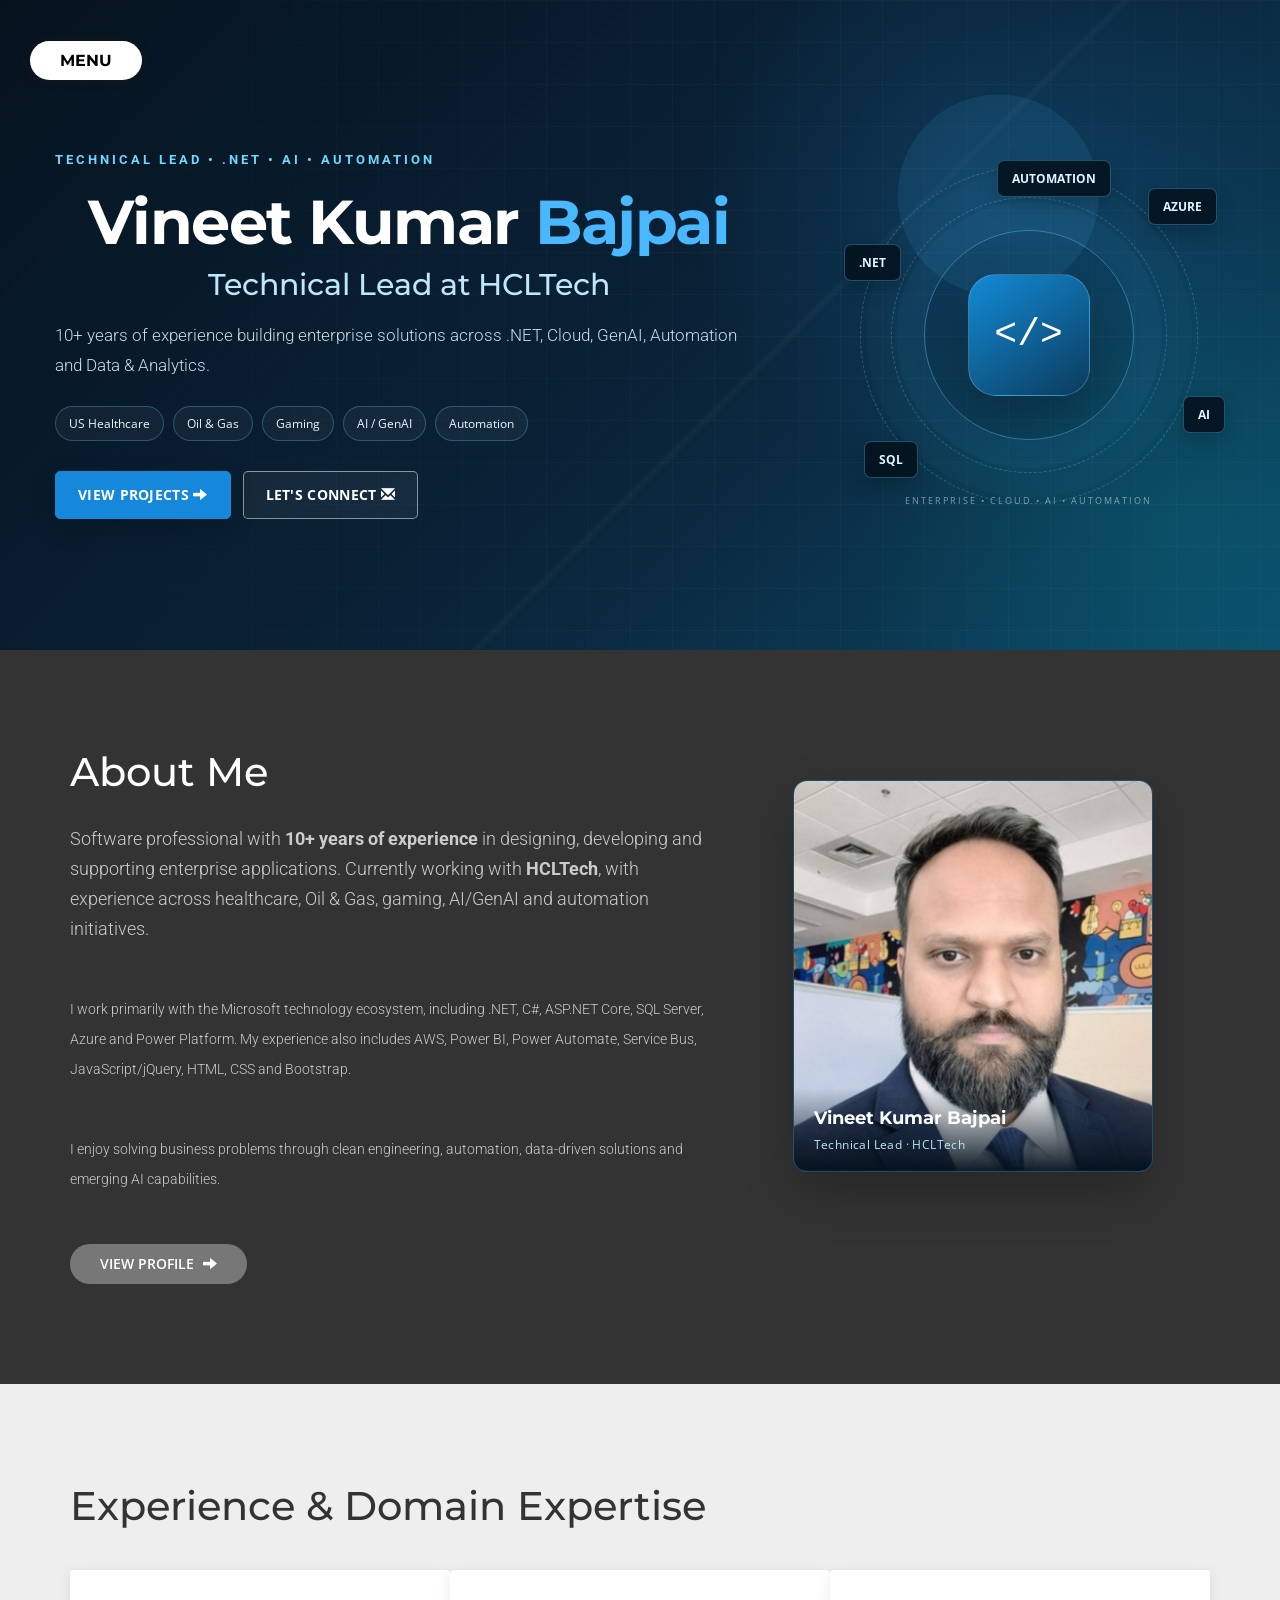
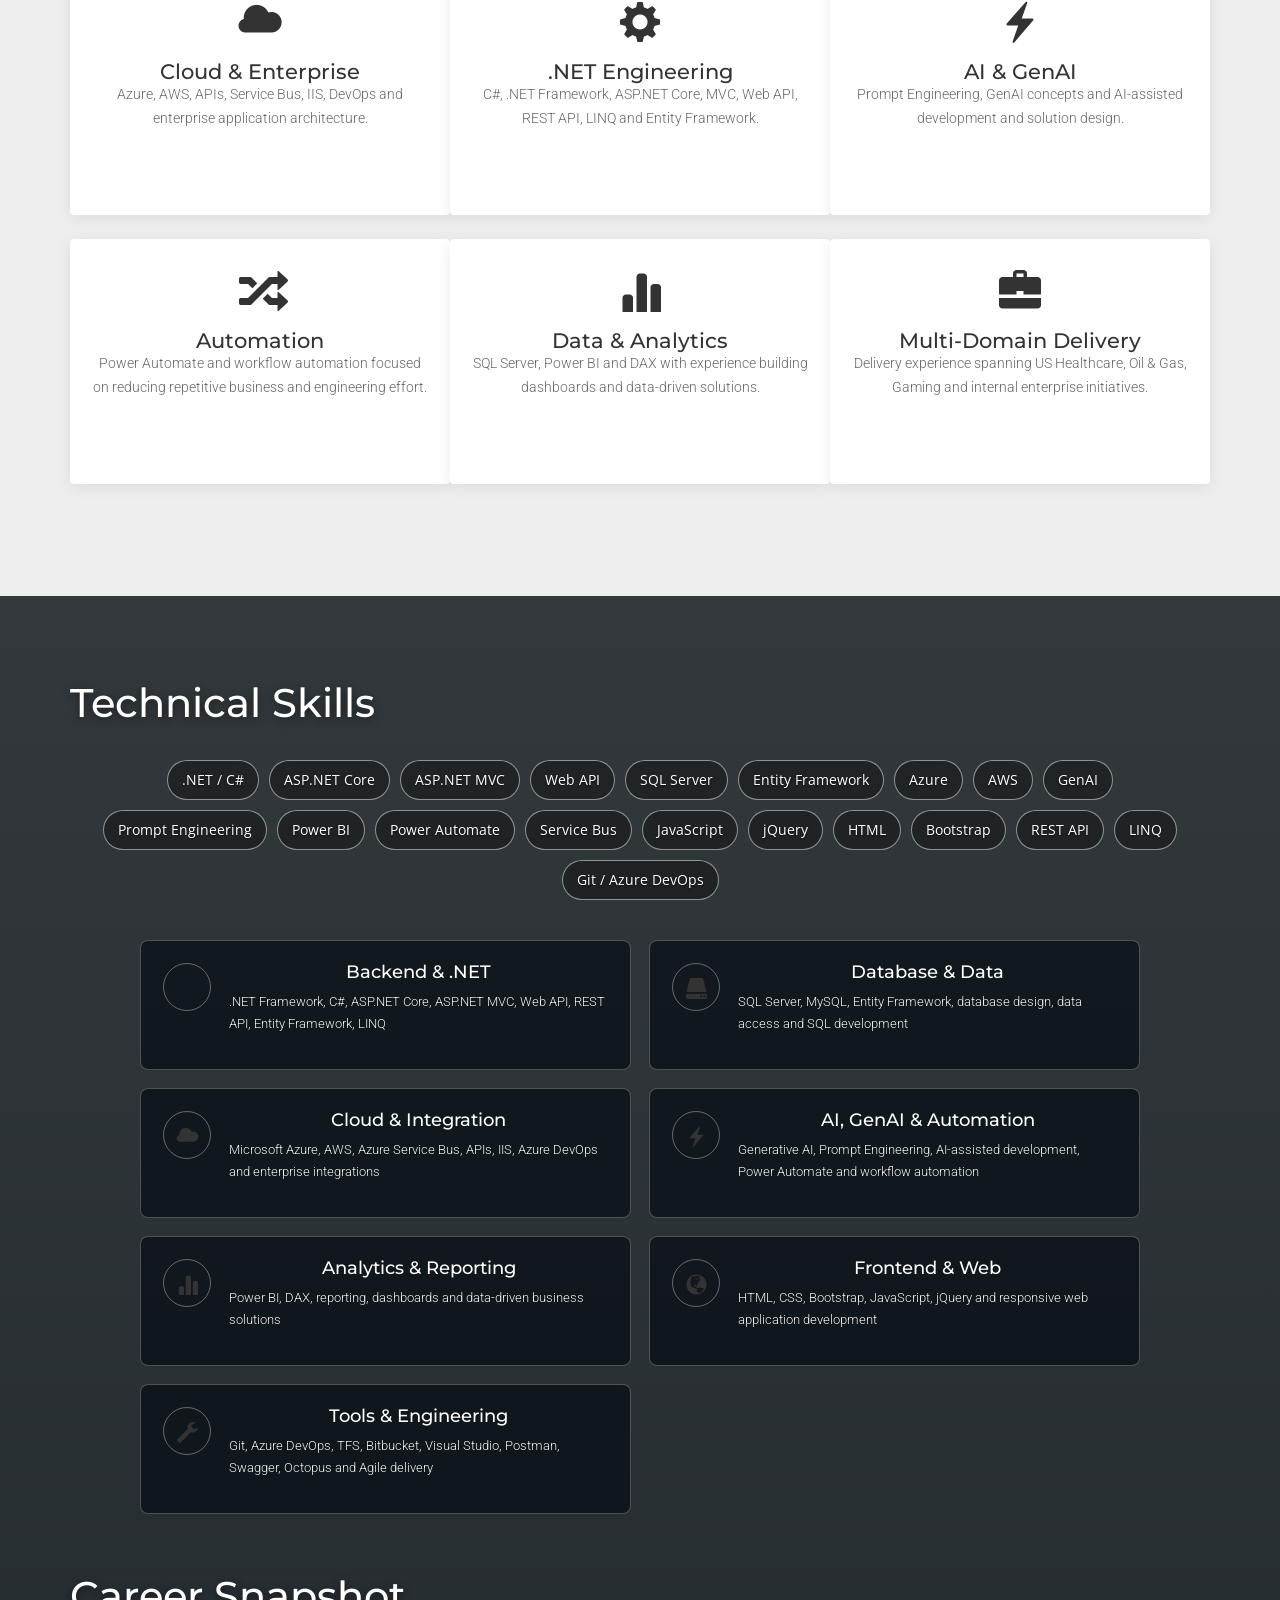
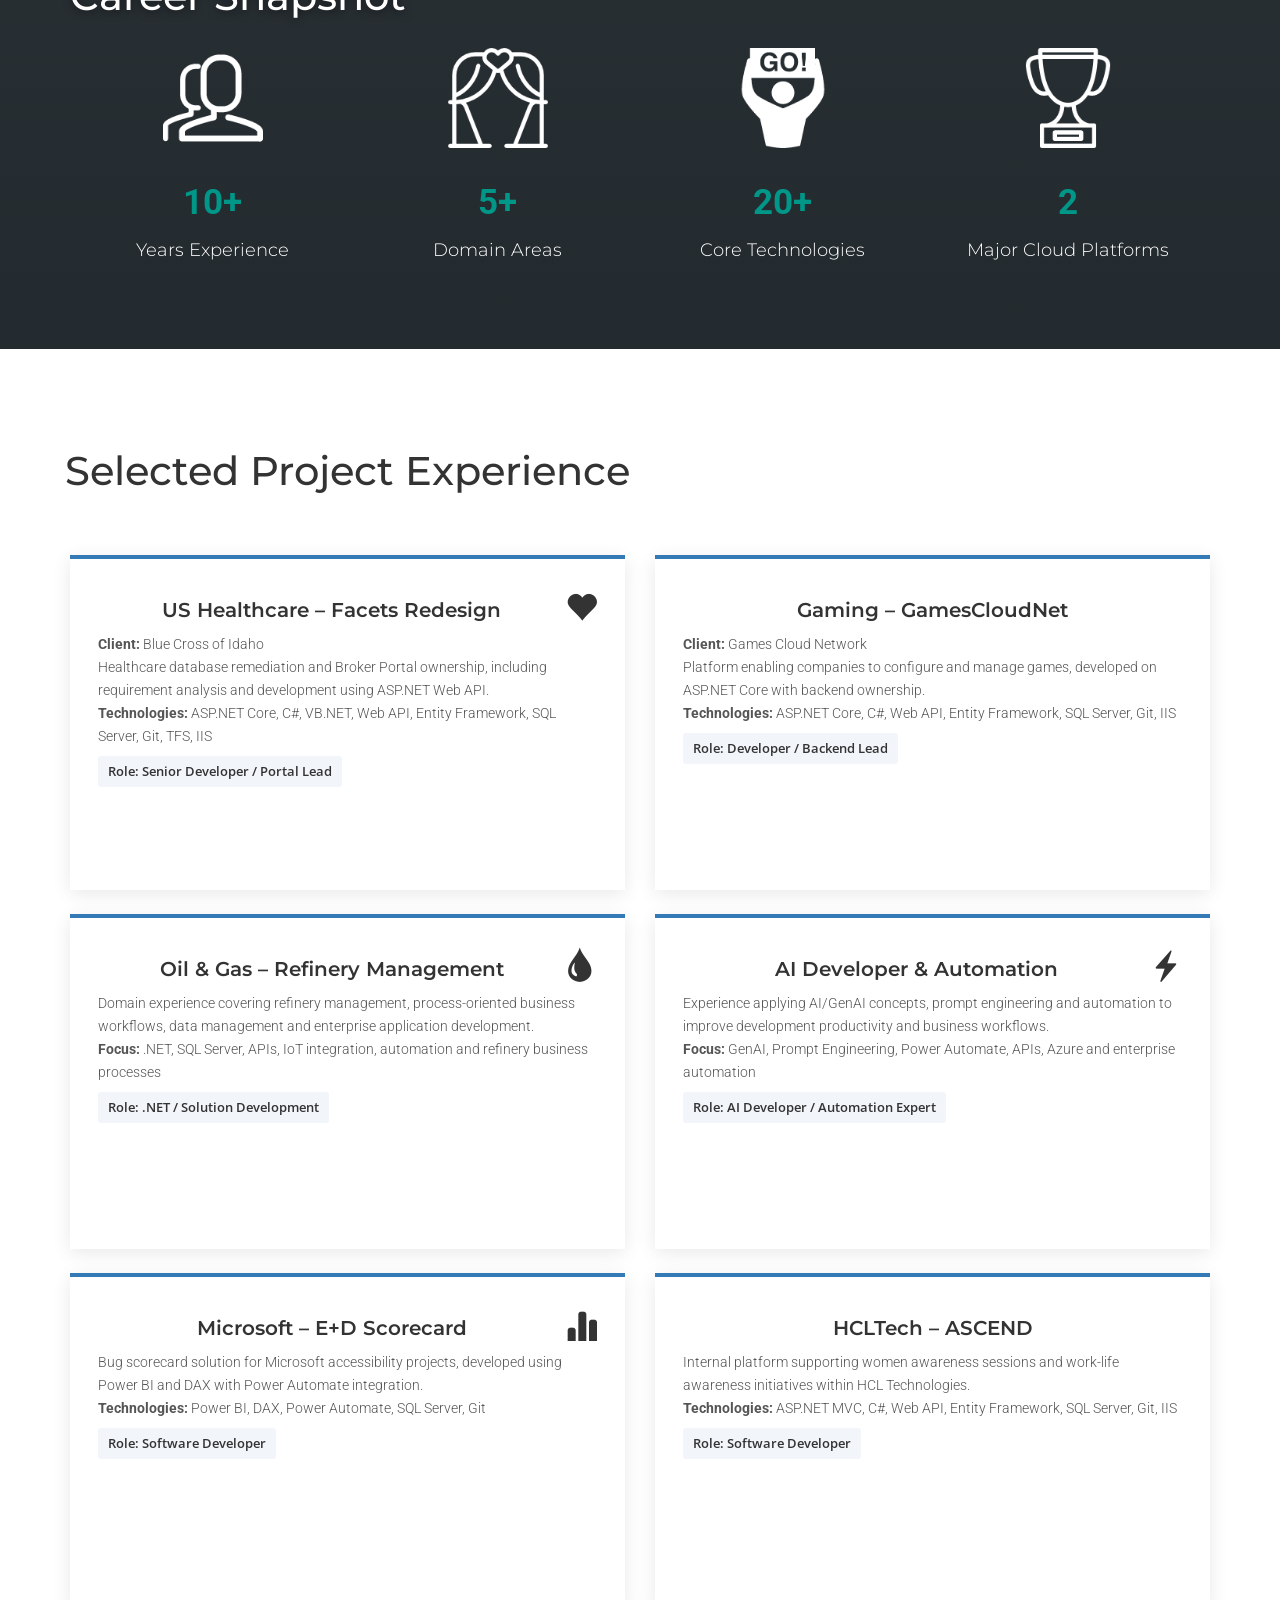
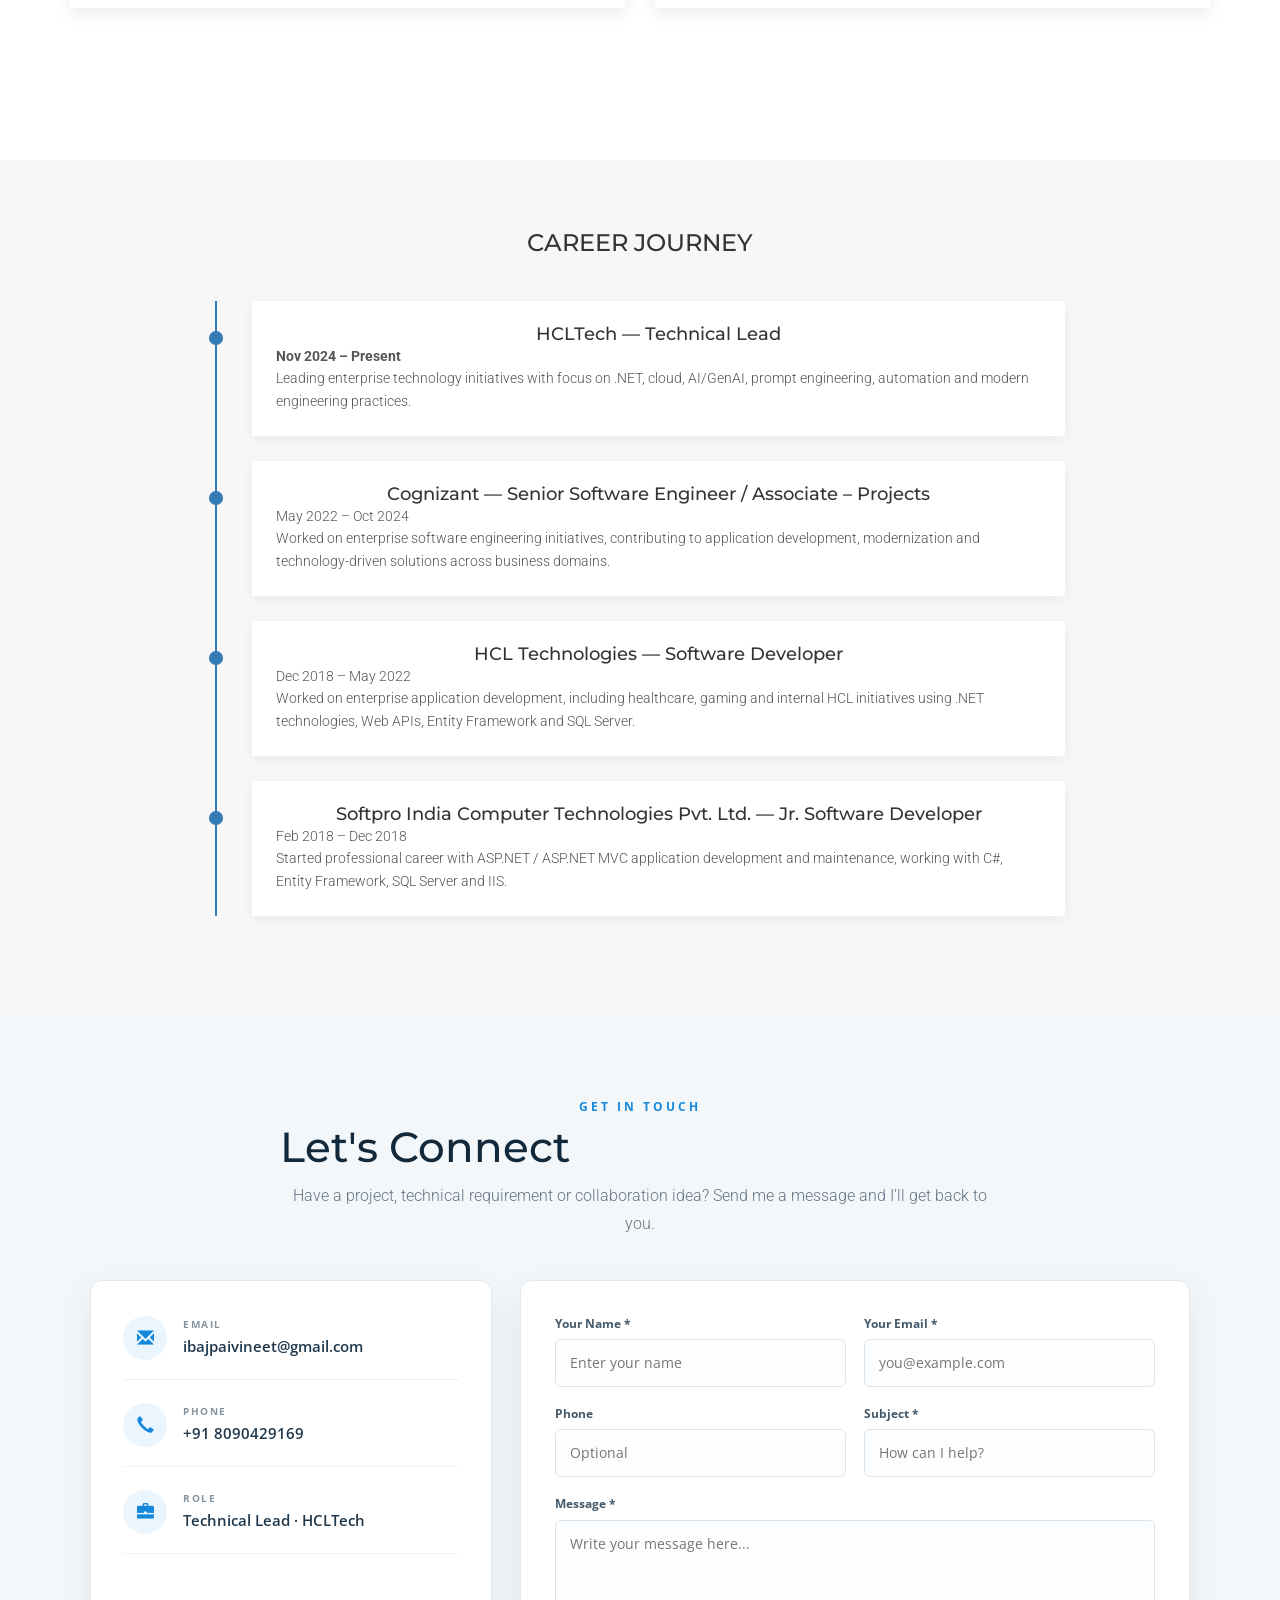
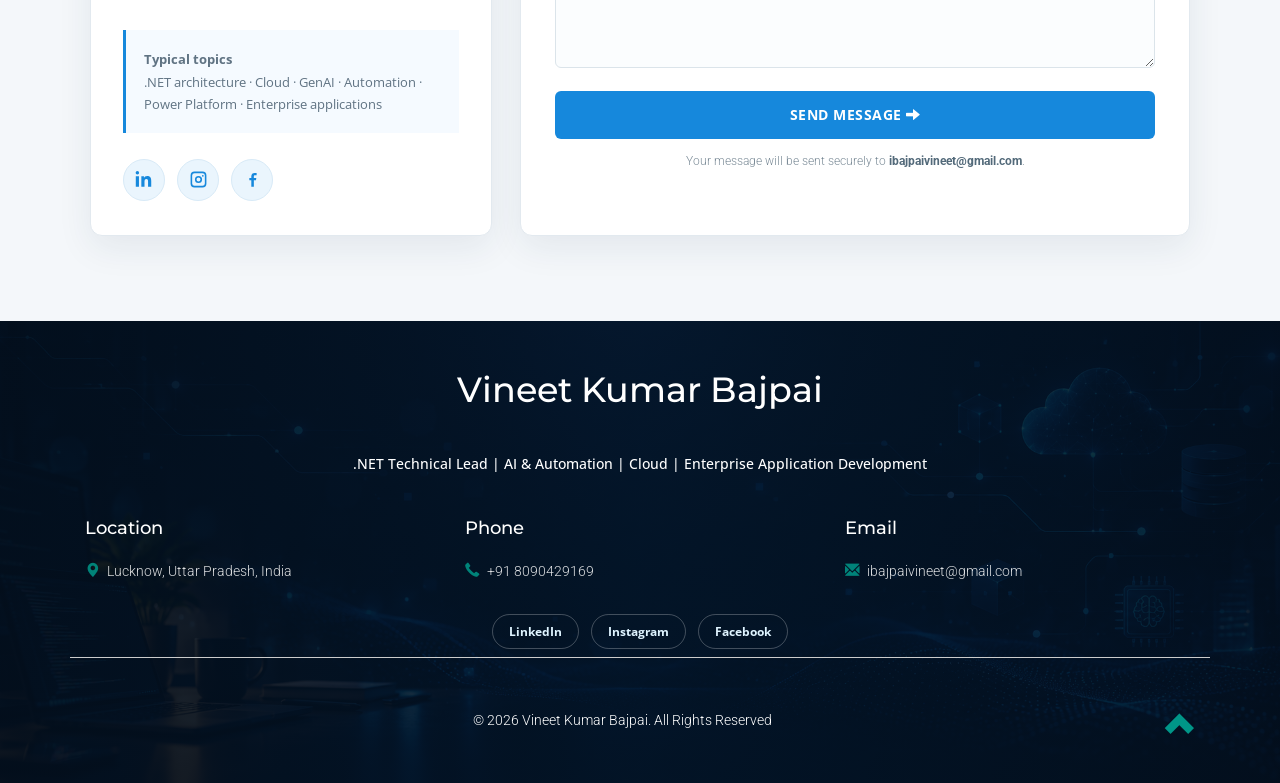
==== index.html @ 354ba52a "Remove the folder and make the structure" ====
<!DOCTYPE html>
<html lang="en">
<head>
<title>Vineet Kumar Bajpai | .NET Technical Lead | AI & Automation</title>
<meta name="viewport" content="width=device-width, initial-scale=1">
<meta http-equiv="Content-Type" content="text/html; charset=utf-8">
<meta name="description" content="Vineet Kumar Bajpai - 10+ years of software engineering experience across .NET, Azure, AWS, SQL Server, GenAI, Prompt Engineering, Power BI, Power Automate and enterprise application development.">
<meta name="keywords" content="Vineet Kumar Bajpai, .NET Technical Lead, HCLTech, C#, ASP.NET Core, Azure, AWS, GenAI, Prompt Engineering, Power BI, Power Automate, SQL Server, Automation">
<link rel="stylesheet" href="css/bootstrap.min.css" type="text/css" media="all">
<link rel="stylesheet" href="css/style.css" type="text/css" media="all">
<link rel="stylesheet" href="css/swipebox.css" type="text/css" media="all">
<link rel="stylesheet" href="//fonts.googleapis.com/css?family=Open+Sans:400,300,600,700" type="text/css" media="all">
<link rel="stylesheet" href="//fonts.googleapis.com/css?family=Montserrat:400,700" type="text/css" media="all">
<link rel="stylesheet" href="//fonts.googleapis.com/css?family=Roboto:400,100,300,500,700,900" type="text/css" media="all">
<link rel="stylesheet" href="css/portfolio-custom.css" type="text/css" media="all">
<script src="js/modernizr.js"></script>
</head>
<body id="myPage" data-spy="scroll" data-target=".navbar" data-offset="60">

<div class="agileheaderw3ls" id="agilehomewthree">
    <section class="cd-section"><a class="cd-bouncy-nav-trigger" href="#0">MENU</a></section>
    <div class="cd-bouncy-nav-modal">
        <nav>
            <ul class="cd-bouncy-nav">
                <li><a class="scroll" href="#agilehomewthree">HOME</a></li>
                <li><a class="scroll" href="#agileaboutaitsabout">ABOUT</a></li>
                <li><a class="scroll" href="#w3threespecialityw3ls">EXPERIENCE</a></li>
                <li><a class="scroll" href="#skills">SKILLS</a></li>
                <li><a class="scroll" href="#portfolio">PROJECTS</a></li>
                <li><a class="scroll" href="#contact">CONTACT</a></li>
            </ul>
        </nav>
        <a href="#0" class="cd-close">Close modal</a>
    </div>

    <div class="site-hero-content">
        <div class="hero-pattern" aria-hidden="true"></div>
        <div class="hero-inner">
            <div class="hero-content-card">
                <p class="hero-eyebrow">TECHNICAL LEAD • .NET • AI • AUTOMATION</p>
                <h1>Vineet Kumar <span>Bajpai</span></h1>
                <h2>Technical Lead at HCLTech</h2>
                <p class="hero-summary">10+ years of experience building enterprise solutions across .NET, Cloud, GenAI, Automation and Data &amp; Analytics.</p>
                <div class="hero-domain-row">
                    <span>US Healthcare</span><span>Oil &amp; Gas</span><span>Gaming</span><span>AI / GenAI</span><span>Automation</span>
                </div>
                <div class="hero-actions">
                    <a class="hero-btn hero-btn-primary scroll" href="#portfolio">VIEW PROJECTS <span class="glyphicon glyphicon-arrow-right"></span></a>
                    <a class="hero-btn hero-btn-outline scroll" href="#contact">LET'S CONNECT <span class="glyphicon glyphicon-envelope"></span></a>
                </div>
            </div>
            <div class="hero-tech-panel" aria-label="Core technology expertise">
                <div class="hero-tech-orbit"><span class="hero-tech-core">&lt;/&gt;</span></div>
                <div class="hero-tech-chip chip-net">.NET</div>
                <div class="hero-tech-chip chip-cloud">AZURE</div>
                <div class="hero-tech-chip chip-ai">AI</div>
                <div class="hero-tech-chip chip-data">SQL</div>
                <div class="hero-tech-chip chip-auto">AUTOMATION</div>
            </div>
        </div>
    </div>
</div>

<div class="agileaboutaitsabout" id="agileaboutaitsabout">
    <div class="agileaboutaits"><div class="container">
        <div class="col-md-7 col-sm-7 agileaboutaits-grid agileaboutaits-info">
            <h1>About Me</h1>
            <p class="lead-text">Software professional with <strong>10+ years of experience</strong> in designing, developing and supporting enterprise applications. Currently working with <strong>HCLTech</strong>, with experience across healthcare, Oil & Gas, gaming, AI/GenAI and automation initiatives.</p>
            <p>I work primarily with the Microsoft technology ecosystem, including .NET, C#, ASP.NET Core, SQL Server, Azure and Power Platform. My experience also includes AWS, Power BI, Power Automate, Service Bus, JavaScript/jQuery, HTML, CSS and Bootstrap.</p>
            <p>I enjoy solving business problems through clean engineering, automation, data-driven solutions and emerging AI capabilities.</p>
            <button class="btn btn-primary" data-toggle="modal" data-target="#myModal">VIEW PROFILE <span class="glyphicon glyphicon-arrow-right" aria-hidden="true"></span></button>
        </div>
        <div class="col-md-5 col-sm-5 agileaboutaits-grid agileaboutaits-visual">
            <div class="about-photo-card">
                <img src="images/profile.jpg" alt="Vineet Kumar Bajpai" class="about-profile-photo">
                <div class="about-photo-caption"><strong>Vineet Kumar Bajpai</strong><span>Technical Lead · HCLTech</span></div>
            </div>
            <div class="about-visual-card about-visual-card-secondary">
                <div class="about-visual-top"><span class="visual-dot"></span><span class="visual-dot"></span><span class="visual-dot"></span><span class="visual-label">TECHNICAL LEAD</span></div>
                <div class="architecture-flow">
                    <div class="flow-node primary">.NET</div><div class="flow-line"></div><div class="flow-node">API</div><div class="flow-line"></div><div class="flow-node">CLOUD</div>
                </div>
                <div class="architecture-grid"><span>C#</span><span>Azure</span><span>SQL</span><span>GenAI</span><span>Power BI</span><span>Automation</span></div>
            </div>
        </div>
        <div class="clearfix"></div>
        <div class="tooltip-content">
            <div class="modal fade features-modal" id="myModal" tabindex="-1" role="dialog" aria-hidden="true">
                <div class="modal-dialog modal-lg"><div class="modal-content">
                    <div class="modal-header"><button type="button" class="close" data-dismiss="modal" aria-hidden="true">&times;</button><h4 class="modal-title">Vineet Kumar Bajpai</h4></div>
                    <div class="modal-body profile-modal">
                        <h4>Professional Profile</h4>
                        <ul>
                            <li><strong>Experience:</strong> 10+ years in software engineering and enterprise application development</li>
                            <li><strong>Current Organization:</strong> HCLTech</li>
                            <li><strong>Current Position:</strong> Technical Lead</li>
                            <li><strong>Domains:</strong> US Healthcare, Oil & Gas, Gaming, AI/GenAI and enterprise automation</li>
                            <li><strong>Core Technologies:</strong> .NET, C#, ASP.NET Core/MVC, Web API, SQL Server, Azure, AWS, Power BI, Power Automate, Service Bus</li>
                        </ul>
                    </div>
                </div></div>
            </div>
        </div>
    </div></div>
</div>

<div class="w3threespecialityw3ls" id="w3threespecialityw3ls">
    <div class="container">
        <h2>Experience & Domain Expertise</h2>
        <div class="grid cs-style-3 expertise-grid">
            <div class="col-md-4 col-sm-6 w3threespecialityw3ls-grid"><div class="expertise-card"><span class="glyphicon glyphicon-cloud"></span><h3>Cloud & Enterprise</h3><p>Azure, AWS, APIs, Service Bus, IIS, DevOps and enterprise application architecture.</p></div></div>
            <div class="col-md-4 col-sm-6 w3threespecialityw3ls-grid"><div class="expertise-card"><span class="glyphicon glyphicon-cog"></span><h3>.NET Engineering</h3><p>C#, .NET Framework, ASP.NET Core, MVC, Web API, REST API, LINQ and Entity Framework.</p></div></div>
            <div class="col-md-4 col-sm-6 w3threespecialityw3ls-grid"><div class="expertise-card"><span class="glyphicon glyphicon-flash"></span><h3>AI & GenAI</h3><p>Prompt Engineering, GenAI concepts and AI-assisted development and solution design.</p></div></div>
            <div class="col-md-4 col-sm-6 w3threespecialityw3ls-grid"><div class="expertise-card"><span class="glyphicon glyphicon-random"></span><h3>Automation</h3><p>Power Automate and workflow automation focused on reducing repetitive business and engineering effort.</p></div></div>
            <div class="col-md-4 col-sm-6 w3threespecialityw3ls-grid"><div class="expertise-card"><span class="glyphicon glyphicon-stats"></span><h3>Data & Analytics</h3><p>SQL Server, Power BI and DAX with experience building dashboards and data-driven solutions.</p></div></div>
            <div class="col-md-4 col-sm-6 w3threespecialityw3ls-grid"><div class="expertise-card"><span class="glyphicon glyphicon-briefcase"></span><h3>Multi-Domain Delivery</h3><p>Delivery experience spanning US Healthcare, Oil & Gas, Gaming and internal enterprise initiatives.</p></div></div>
        </div>
        <div class="clearfix"></div>
    </div>
</div>

<div class="progressive-effects" id="skills"><div class="container">
    <div id="about-us" class="parallax">
        <h3>Technical Skills</h3>
        <div class="skill-cloud">
            <span>.NET / C#</span><span>ASP.NET Core</span><span>ASP.NET MVC</span><span>Web API</span><span>SQL Server</span><span>Entity Framework</span><span>Azure</span><span>AWS</span><span>GenAI</span><span>Prompt Engineering</span><span>Power BI</span><span>Power Automate</span><span>Service Bus</span><span>JavaScript</span><span>jQuery</span><span>HTML</span><span>Bootstrap</span><span>REST API</span><span>LINQ</span><span>Git / Azure DevOps</span>
        </div>
        <div class="technology-matrix wow fadeInUp" data-wow-duration="1000ms" data-wow-delay="300ms">
            <div class="tech-group"><div class="tech-group-icon"><span class="glyphicon glyphicon-console"></span></div><div><h4>Backend & .NET</h4><p>.NET Framework, C#, ASP.NET Core, ASP.NET MVC, Web API, REST API, Entity Framework, LINQ</p></div></div>
            <div class="tech-group"><div class="tech-group-icon"><span class="glyphicon glyphicon-hdd"></span></div><div><h4>Database & Data</h4><p>SQL Server, MySQL, Entity Framework, database design, data access and SQL development</p></div></div>
            <div class="tech-group"><div class="tech-group-icon"><span class="glyphicon glyphicon-cloud"></span></div><div><h4>Cloud & Integration</h4><p>Microsoft Azure, AWS, Azure Service Bus, APIs, IIS, Azure DevOps and enterprise integrations</p></div></div>
            <div class="tech-group"><div class="tech-group-icon"><span class="glyphicon glyphicon-flash"></span></div><div><h4>AI, GenAI & Automation</h4><p>Generative AI, Prompt Engineering, AI-assisted development, Power Automate and workflow automation</p></div></div>
            <div class="tech-group"><div class="tech-group-icon"><span class="glyphicon glyphicon-stats"></span></div><div><h4>Analytics & Reporting</h4><p>Power BI, DAX, reporting, dashboards and data-driven business solutions</p></div></div>
            <div class="tech-group"><div class="tech-group-icon"><span class="glyphicon glyphicon-globe"></span></div><div><h4>Frontend & Web</h4><p>HTML, CSS, Bootstrap, JavaScript, jQuery and responsive web application development</p></div></div>
            <div class="tech-group"><div class="tech-group-icon"><span class="glyphicon glyphicon-wrench"></span></div><div><h4>Tools & Engineering</h4><p>Git, Azure DevOps, TFS, Bitbucket, Visual Studio, Postman, Swagger, Octopus and Agile delivery</p></div></div>
        </div>
    </div>

    <div class="stats"><h3>Career Snapshot</h3><div class="stats-info">
        <div class="col-md-3 col-sm-3 stats-grid"><div class="stats-img"><img src="images/s1.png" alt="Experience"></div><div class="numscroller counter numscroller-big-bottom" data-slno="1" data-min="0" data-max="10" data-delay=".5" data-increment="1">10+</div><p>Years Experience</p></div>
        <div class="col-md-3 col-sm-3 stats-grid"><div class="stats-img"><img src="images/s2.png" alt="Domains"></div><div class="numscroller counter numscroller-big-bottom" data-slno="1" data-min="0" data-max="5" data-delay="8" data-increment="1">5+</div><p>Domain Areas</p></div>
        <div class="col-md-3 col-sm-3 stats-grid"><div class="stats-img"><img src="images/s3.png" alt="Technology"></div><div class="numscroller counter numscroller-big-bottom" data-slno="1" data-min="0" data-max="20" data-delay=".5" data-increment="2">20+</div><p>Core Technologies</p></div>
        <div class="col-md-3 col-sm-3 stats-grid"><div class="stats-img"><img src="images/s4.png" alt="Cloud"></div><div class="numscroller counter numscroller-big-bottom" data-slno="1" data-min="0" data-max="2" data-delay="8" data-increment="1">2</div><p>Major Cloud Platforms</p></div>
        <div class="clearfix"></div>
    </div></div>
</div></div>

<div class="portfolio" id="portfolio">
    <h3>Selected Project Experience</h3>
    <div class="container project-container">
        <div class="row">
            <div class="col-md-6"><div class="project-card"><div class="project-icon"><span class="glyphicon glyphicon-heart"></span></div><h4>US Healthcare – Facets Redesign</h4><p><strong>Client:</strong> Blue Cross of Idaho</p><p>Healthcare database remediation and Broker Portal ownership, including requirement analysis and development using ASP.NET Web API.</p><p class="tech"><strong>Technologies:</strong> ASP.NET Core, C#, VB.NET, Web API, Entity Framework, SQL Server, Git, TFS, IIS</p><span class="role">Role: Senior Developer / Portal Lead</span></div></div>
            <div class="col-md-6"><div class="project-card"><div class="project-icon"><span class="glyphicon glyphicon-console"></span></div><h4>Gaming – GamesCloudNet</h4><p><strong>Client:</strong> Games Cloud Network</p><p>Platform enabling companies to configure and manage games, developed on ASP.NET Core with backend ownership.</p><p class="tech"><strong>Technologies:</strong> ASP.NET Core, C#, Web API, Entity Framework, SQL Server, Git, IIS</p><span class="role">Role: Developer / Backend Lead</span></div></div>
            <div class="col-md-6"><div class="project-card"><div class="project-icon"><span class="glyphicon glyphicon-tint"></span></div><h4>Oil & Gas – Refinery Management</h4><p>Domain experience covering refinery management, process-oriented business workflows, data management and enterprise application development.</p><p class="tech"><strong>Focus:</strong> .NET, SQL Server, APIs, IoT integration, automation and refinery business processes</p><span class="role">Role: .NET / Solution Development</span></div></div>
            <div class="col-md-6"><div class="project-card"><div class="project-icon"><span class="glyphicon glyphicon-flash"></span></div><h4>AI Developer & Automation</h4><p>Experience applying AI/GenAI concepts, prompt engineering and automation to improve development productivity and business workflows.</p><p class="tech"><strong>Focus:</strong> GenAI, Prompt Engineering, Power Automate, APIs, Azure and enterprise automation</p><span class="role">Role: AI Developer / Automation Expert</span></div></div>
            <div class="col-md-6"><div class="project-card"><div class="project-icon"><span class="glyphicon glyphicon-stats"></span></div><h4>Microsoft – E+D Scorecard</h4><p>Bug scorecard solution for Microsoft accessibility projects, developed using Power BI and DAX with Power Automate integration.</p><p class="tech"><strong>Technologies:</strong> Power BI, DAX, Power Automate, SQL Server, Git</p><span class="role">Role: Software Developer</span></div></div>
            <div class="col-md-6"><div class="project-card"><div class="project-icon"><span class="glyphicon glyphicon-education"></span></div><h4>HCLTech – ASCEND</h4><p>Internal platform supporting women awareness sessions and work-life awareness initiatives within HCL Technologies.</p><p class="tech"><strong>Technologies:</strong> ASP.NET MVC, C#, Web API, Entity Framework, SQL Server, Git, IIS</p><span class="role">Role: Software Developer</span></div></div>
        </div>
    </div>
</div>

<div class="experience-section"><div class="container"><h3>Career Journey</h3><div class="timeline">
    <div class="timeline-item"><span class="timeline-dot"></span><div><h4>HCLTech — Technical Lead</h4><p><strong>Nov 2024 – Present</strong></p><p>Leading enterprise technology initiatives with focus on .NET, cloud, AI/GenAI, prompt engineering, automation and modern engineering practices.</p></div></div>
    <div class="timeline-item"><span class="timeline-dot"></span><div><h4>Cognizant — Senior Software Engineer / Associate – Projects</h4><p>May 2022 – Oct 2024</p><p>Worked on enterprise software engineering initiatives, contributing to application development, modernization and technology-driven solutions across business domains.</p></div></div>
    <div class="timeline-item"><span class="timeline-dot"></span><div><h4>HCL Technologies — Software Developer</h4><p>Dec 2018 – May 2022</p><p>Worked on enterprise application development, including healthcare, gaming and internal HCL initiatives using .NET technologies, Web APIs, Entity Framework and SQL Server.</p></div></div>
    <div class="timeline-item"><span class="timeline-dot"></span><div><h4>Softpro India Computer Technologies Pvt. Ltd. — Jr. Software Developer</h4><p>Feb 2018 – Dec 2018</p><p>Started professional career with ASP.NET / ASP.NET MVC application development and maintenance, working with C#, Entity Framework, SQL Server and IIS.</p></div></div>
</div></div></div>

<div class="sitebrandbooking contact-modern" id="contact">
    <div class="container">
        <div class="contact-heading">
            <span class="section-kicker">GET IN TOUCH</span>
            <h3>Let's Connect</h3>
            <p>Have a project, technical requirement or collaboration idea? Send me a message and I’ll get back to you.</p>
        </div>
        <div class="contact-layout">
            <div class="contact-info-panel">
                <div class="contact-info-item"><span class="contact-icon glyphicon glyphicon-envelope"></span><div><small>EMAIL</small><a href="mailto:ibajpaivineet@gmail.com">ibajpaivineet@gmail.com</a></div></div>
                <div class="contact-info-item"><span class="contact-icon glyphicon glyphicon-earphone"></span><div><small>PHONE</small><a href="tel:+918090429169">+91 8090429169</a></div></div>
                <div class="contact-info-item"><span class="contact-icon glyphicon glyphicon-briefcase"></span><div><small>ROLE</small><span>Technical Lead · HCLTech</span></div></div>
                <div class="contact-note"><strong>Typical topics</strong><br>.NET architecture · Cloud · GenAI · Automation · Power Platform · Enterprise applications</div>
                <div class="social-links" aria-label="Social media links">
                    <a href="https://www.linkedin.com/in/vineet-bajpai-69a56612b" target="_blank" rel="noopener" aria-label="LinkedIn" title="LinkedIn"><svg viewBox="0 0 24 24" aria-hidden="true"><path d="M5.2 3.5a2.2 2.2 0 1 1-4.4 0 2.2 2.2 0 0 1 4.4 0ZM1 8h4v13H1V8Zm6.5 0h3.8v1.8h.1c.5-.9 1.8-2.2 4-2.2 4.3 0 5.1 2.8 5.1 6.4V21h-4v-6.2c0-1.5 0-3.5-2.1-3.5s-2.4 1.7-2.4 3.4V21h-4V8Z"/></svg></a>
                    <a href="https://instagram.com/ibajpaivineet/" target="_blank" rel="noopener" aria-label="Instagram" title="Instagram"><svg viewBox="0 0 24 24" aria-hidden="true"><path d="M7 2h10a5 5 0 0 1 5 5v10a5 5 0 0 1-5 5H7a5 5 0 0 1-5-5V7a5 5 0 0 1 5-5Zm0 2a3 3 0 0 0-3 3v10a3 3 0 0 0 3 3h10a3 3 0 0 0 3-3V7a3 3 0 0 0-3-3H7Zm5 3.5A4.5 4.5 0 1 1 7.5 12 4.5 4.5 0 0 1 12 7.5Zm0 2A2.5 2.5 0 1 0 14.5 12 2.5 2.5 0 0 0 12 9.5ZM17.5 6.3a1.1 1.1 0 1 1-1.1 1.1 1.1 1.1 0 0 1 1.1-1.1Z"/></svg></a>
                    <a href="https://www.facebook.com/vineet.bajpai.8090" target="_blank" rel="noopener" aria-label="Facebook" title="Facebook"><svg viewBox="0 0 24 24" aria-hidden="true"><path d="M13.7 21v-8h2.7l.4-3h-3.1V8.1c0-.9.3-1.6 1.7-1.6h1.8V3.8c-.3 0-1.3-.1-2.5-.1-2.5 0-4.2 1.5-4.2 4.3V10H8v3h2.5v8h3.2Z"/></svg></a>
                </div>
            </div>
            <div class="contact-form-panel">
                <form action="https://formsubmit.co/ibajpaivineet@gmail.com" method="POST" class="professional-contact-form">
                    <input type="hidden" name="_subject" value="Portfolio Contact — New message for Vineet Kumar Bajpai">
                    <input type="hidden" name="_template" value="table">
                    <input type="hidden" name="_captcha" value="false">
                    <input type="hidden" id="contact-replyto" name="_replyto" value="">
                    <input type="text" name="_honey" style="display:none" tabindex="-1" autocomplete="off">
                    <div class="contact-field-row">
                        <div class="contact-field"><label for="contact-name">Your Name *</label><input id="contact-name" type="text" name="name" placeholder="Enter your name" required></div>
                        <div class="contact-field"><label for="contact-email">Your Email *</label><input id="contact-email" type="email" name="email" placeholder="you@example.com" required></div>
                    </div>
                    <div class="contact-field-row">
                        <div class="contact-field"><label for="contact-phone">Phone</label><input id="contact-phone" type="tel" name="phone" placeholder="Optional"></div>
                        <div class="contact-field"><label for="contact-subject">Subject *</label><input id="contact-subject" type="text" name="subject" placeholder="How can I help?" required></div>
                    </div>
                    <div class="contact-field"><label for="contact-message">Message *</label><textarea id="contact-message" name="message" rows="6" placeholder="Write your message here..." required></textarea></div>
                    <button class="contact-submit" type="submit">SEND MESSAGE <span class="glyphicon glyphicon-arrow-right"></span></button>
                    <p class="contact-form-note">Your message will be sent securely to <strong>ibajpaivineet@gmail.com</strong>.</p>
                    <div id="contact-status" class="contact-status" role="status" aria-live="polite"></div>
                </form>
            </div>
        </div>
    </div>
</div>

<div class="footer"><div class="container">
    <h3>Vineet Kumar Bajpai</h3>
    <h5>.NET Technical Lead | AI & Automation | Cloud | Enterprise Application Development</h5>
    <div class="footer-grids">
        <div class="col-md-4 col-sm-4 footer-grid address"><h4>Location</h4><p><span class="glyphicon glyphicon-map-marker"></span> Lucknow, Uttar Pradesh, India</p></div>
        <div class="col-md-4 col-sm-4 footer-grid phone"><h4>Phone</h4><p><span class="glyphicon glyphicon-earphone"></span> +91 8090429169</p></div>
        <div class="col-md-4 col-sm-4 footer-grid email"><h4>Email</h4><p><span class="glyphicon glyphicon-envelope"></span> <a href="mailto:ibajpaivineet@gmail.com">ibajpaivineet@gmail.com</a></p></div>
        <div class="clearfix"></div>
    </div>
    <div class="footer-socials">
        <a href="https://www.linkedin.com/in/vineet-bajpai-69a56612b" target="_blank" rel="noopener" aria-label="LinkedIn">LinkedIn</a>
        <a href="https://instagram.com/ibajpaivineet/" target="_blank" rel="noopener" aria-label="Instagram">Instagram</a>
        <a href="https://www.facebook.com/vineet.bajpai.8090" target="_blank" rel="noopener" aria-label="Facebook">Facebook</a>
    </div>
    <div class="copyright"><p>&copy; 2026 Vineet Kumar Bajpai. All Rights Reserved <a href="#agilehomewthree" class="to-top scroll" title="To Top"><span class="glyphicon glyphicon-chevron-up"></span></a></p></div>
</div></div>

<script src="js/jquery.min.js"></script>
<script src="js/bootstrap.min.js"></script>
<script src="js/easing.js"></script>
<script src="js/jquery.easing.1.3.js"></script>
<script src="js/cbpFWTabs.js"></script>
<script src="js/wow.min.js"></script>
<script src="js/waypoints.min.js"></script>
<script src="js/counterup.min.js"></script>
<script src="js/jquery.inview.min.js"></script>
<script src="js/move-top.js"></script>
<script src="js/nav.js"></script>
<script src="js/main.js"></script>
<script>
$(document).ready(function(){
    $('.scroll').click(function(event){ if(this.hash !== '') { event.preventDefault(); $('html, body').animate({scrollTop: $(this.hash).offset().top}, 900); }});
    $('.numscroller').counterUp({delay:10,time:1000});

    // Contact form: hosted sites use FormSubmit; local file previews fall back to Gmail compose.
    $('.professional-contact-form').on('submit', function(event){
        event.preventDefault();
        var form = $(this);
        var button = form.find('.contact-submit');
        var status = $('#contact-status');
        var email = form.find('input[name="email"]').val();
        var name = form.find('input[name="name"]').val();
        var phone = form.find('input[name="phone"]').val();
        var subject = form.find('input[name="subject"]').val();
        var message = form.find('textarea[name="message"]').val();
        var body = 'Name: ' + name + '\nEmail: ' + email + '\nPhone: ' + phone + '\n\nMessage:\n' + message;

        // Opening the HTML file directly (file://) cannot call FormSubmit.
        // Open Gmail compose instead so the visitor can send the query to Vineet.
        if (window.location.protocol === 'file:') {
            var gmailUrl = 'https://mail.google.com/mail/?view=cm&fs=1&to=ibajpaivineet@gmail.com&su=' + encodeURIComponent(subject || 'Portfolio Contact') + '&body=' + encodeURIComponent(body);
            window.open(gmailUrl, '_blank');
            status.removeClass('error').addClass('success').text('Gmail compose opened. Please review and send your message.');
            return;
        }

        $('#contact-replyto').val(email);
        button.prop('disabled', true).addClass('is-sending').html('SENDING...');
        status.removeClass('success error').text('');
        $.ajax({
            url: 'https://formsubmit.co/ajax/ibajpaivineet@gmail.com',
            method: 'POST',
            data: form.serialize(),
            dataType: 'json',
            accepts: 'application/json'
        }).done(function(){
            form[0].reset();
            status.addClass('success').text('Thank you! Your message has been sent successfully.');
        }).fail(function(){
            // Keep a reliable fallback instead of sending visitors to an error page.
            var gmailUrl = 'https://mail.google.com/mail/?view=cm&fs=1&to=ibajpaivineet@gmail.com&su=' + encodeURIComponent(subject || 'Portfolio Contact') + '&body=' + encodeURIComponent(body);
            window.open(gmailUrl, '_blank');
            status.addClass('error').text('The web form service was unavailable. Gmail compose has been opened instead.');
        }).always(function(){
            button.prop('disabled', false).removeClass('is-sending').html('SEND MESSAGE <span class="glyphicon glyphicon-arrow-right"></span>');
        });
    });
});
</script>
</body>
</html>
---- css/style.css ----
/*--
	License: Creative Commons Attribution 3.0 Unported
	License URL: http://creativecommons.org/licenses/by/3.0/
--*/



/*-- Reset-Code --*/

body {
	padding: 0;
	margin: 0;
	background: #FFF;
	font-family: 'Open Sans', sans-serif;
}

body a {
	transition: 0.5s all;
	-webkit-transition: 0.5s all;
	-moz-transition: 0.5s all;
	-o-transition: 0.5s all;
	-ms-transition: 0.5s all;
	text-decoration: none;
}

body a:hover {
	text-decoration: none;
}

body a:focus, a:hover {
	text-decoration: none;
}

input[type="button"], input[type="submit"], button.btn, button.btn:hover {
	transition: 0.5s all;
	-webkit-transition: 0.5s all;
	-moz-transition: 0.5s all;
	-o-transition: 0.5s all;
	-ms-transition: 0.5s all;
}

h1, h2, h3, h4, h5, h6 {
	margin: 0;
	padding: 0;
	text-align: center;
	font-family: 'Montserrat', sans-serif;
}

p {
	margin: 0;
	font-family: 'Roboto', sans-serif;
	font-weight: 300;
	font-size: 14px;
}

ul {
	margin: 0;
	padding: 0;
}

label {
	margin: 0;
}

img {
	width: 100%;
}

a:focus, a:hover {
	text-decoration: none;
	outline: none;
}

/*-- //Reset-Code --*/





/*-- Index-Page-Styling --*/



/*-- Header --*/

.agileheaderw3ls {
	padding-bottom: 800px;
}

/*-- //Header --*/



/*-- Slider --*/

.camera_caption h3 {
	font-weight: 100;
	font-size: 50px;
}

.camera_caption h3 a {
	color: #009688;
}

/*-- //Slider --*/



/*-- Navigation --*/

section.cd-section {
	position: fixed;
	z-index: 99999;
	margin-top: 50px;
	margin-left: 30px;
}

.cd-bouncy-nav-trigger {
	background: #FFF;
	color: #000;
	padding: 10px 30px;
	font-family: 'Montserrat', sans-serif;
	font-size: 16px;
	font-weight: bold;
	border-radius: 10em;
	box-shadow: inset 0 1px 0 rgba(255, 255, 255, 0.3), 0 0 10px #171718;
}

.no-touch .cd-bouncy-nav-trigger:hover {
	background: #009688;
	color: #FFF;
}

.cd-bouncy-nav-modal {
	position: fixed;
	z-index: 1;
	top: 0;
	left: 0;
	width: 100%;
	height: 100%;
	background-color: rgba(36, 35, 37, 0.9);
	opacity: 0;
	visibility: hidden;
	-webkit-transition: opacity 0.3s 0.6s, visibility 0s 0.9s;
	-moz-transition: opacity 0.3s 0.6s, visibility 0s 0.9s;
	transition: opacity 0.3s 0.6s, visibility 0s 0.9s;
}

.cd-bouncy-nav-modal.fade-in {
	visibility: visible;
	opacity: 1;
	-webkit-transition: opacity 0.1s 0s, visibility 0s 0s;
	-moz-transition: opacity 0.1s 0s, visibility 0s 0s;
	transition: opacity 0.1s 0s, visibility 0s 0s;
}

.cd-bouncy-nav-modal .cd-close {
	display: block;
	position: fixed;
	top: 20px;
	right: 5%;
	width: 44px;
	height: 44px;
	overflow: hidden;
	text-indent: 100%;
	white-space: nowrap;
	background: url("../images/cd-icon-close.svg") no-repeat center center;
	-webkit-transform: scale(0) translateZ(0);
	-moz-transform: scale(0) translateZ(0);
	-ms-transform: scale(0) translateZ(0);
	-o-transform: scale(0) translateZ(0);
	transform: scale(0) translateZ(0);
	-webkit-transition: -webkit-transform 0.3s 0s, visibility 0s 0.3s;
	-moz-transition: -moz-transform 0.3s 0s, visibility 0s 0.3s;
	transition: transform 0.3s 0s, visibility 0s 0.3s;
}

.cd-bouncy-nav-modal.fade-in .cd-close {
	-webkit-transform: scale(1);
	-moz-transform: scale(1);
	-ms-transform: scale(1);
	-o-transform: scale(1);
	transform: scale(1);
	-webkit-transition: -webkit-transform 0.3s 0s, visibility 0.3s 0s;
	-moz-transition: -moz-transform 0.3s 0s, visibility 0.3s 0s;
	transition: transform 0.3s 0s, visibility 0.3s 0s;
}

@media only screen and (min-width: 1170px) {
	.cd-bouncy-nav-modal .cd-close {
		top: 60px;
	}
}

.cd-bouncy-nav {
	position: absolute;
	left: 50%;
	top: 50vh;
	-webkit-transform: translateX(-50%) translateY(-50%);
	-moz-transform: translateX(-50%) translateY(-50%);
	-ms-transform: translateX(-50%) translateY(-50%);
	-o-transform: translateX(-50%) translateY(-50%);
	transform: translateX(-50%) translateY(-50%);
	width: 90%;
	max-width: 300px;
}

.cd-bouncy-nav li {
	width: 50%;
	float: left;
	-webkit-transform: translateZ(0);
	-moz-transform: translateZ(0);
	-ms-transform: translateZ(0);
	-o-transform: translateZ(0);
	transform: translateZ(0);
	-webkit-transform: translateY(100vh);
	-moz-transform: translateY(100vh);
	-ms-transform: translateY(100vh);
	-o-transform: translateY(100vh);
	transform: translateY(100vh);
	text-align: center;
}

.is-visible .cd-bouncy-nav li {
	-webkit-transform: translateY(0);
	-moz-transform: translateY(0);
	-ms-transform: translateY(0);
	-o-transform: translateY(0);
	transform: translateY(0);
}

.fade-in .cd-bouncy-nav li {
	-webkit-animation: cd-move-in 0.4s;
	-moz-animation: cd-move-in 0.4s;
	animation: cd-move-in 0.4s;
}

.fade-out .cd-bouncy-nav li {
	-webkit-animation: cd-move-out 0.4s;
	-moz-animation: cd-move-out 0.4s;
	animation: cd-move-out 0.4s;
}

.fade-in .cd-bouncy-nav li, .fade-out .cd-bouncy-nav li {
	-webkit-animation-fill-mode: forwards;
	-moz-animation-fill-mode: forwards;
	animation-fill-mode: forwards;
	    list-style: none;
}

.fade-in .cd-bouncy-nav li:nth-of-type(2), .fade-out .cd-bouncy-nav li:nth-of-type(2) {
	-webkit-animation-delay: 0.1s;
	-moz-animation-delay: 0.1s;
	animation-delay: 0.1s;
}

.fade-in .cd-bouncy-nav li:nth-of-type(3), .fade-out .cd-bouncy-nav li:nth-of-type(3) {
	-webkit-animation-delay: 0.15s;
	-moz-animation-delay: 0.15s;
	animation-delay: 0.15s;
}

.fade-in .cd-bouncy-nav li:nth-of-type(4), .fade-out .cd-bouncy-nav li:nth-of-type(4) {
	-webkit-animation-delay: 0.25s;
	-moz-animation-delay: 0.25s;
	animation-delay: 0.25s;
}

.fade-in .cd-bouncy-nav li:nth-of-type(5), .fade-out .cd-bouncy-nav li:nth-of-type(5) {
	-webkit-animation-delay: 0.3s;
	-moz-animation-delay: 0.3s;
	animation-delay: 0.3s;
}

.fade-in .cd-bouncy-nav li:nth-of-type(6), .fade-out .cd-bouncy-nav li:nth-of-type(6) {
	-webkit-animation-delay: 0.4s;
	-moz-animation-delay: 0.4s;
	animation-delay: 0.4s;
}

.cd-bouncy-nav a {
	display: inline-block;
	min-width: 80px;
	position: relative;
	padding: 90px 20px 0;
	color: #ffffff;
	font-family: 'Montserrat', sans-serif;
	font-size: 16px;
}

.cd-bouncy-nav a::before {
	content: '';
	display: block;
	position: absolute;
	top: 0;
	left: 50%;
	right: auto;
	-webkit-transform: translateX(-50%);
	-moz-transform: translateX(-50%);
	-ms-transform: translateX(-50%);
	-o-transform: translateX(-50%);
	transform: translateX(-50%);
	height: 80px;
	width: 80px;
	border-radius: 50%;
	background-color: #555;
	background-image: url("../images/cd-category-icons.svg");
	background-repeat: no-repeat;
	background-position: 0 0;
	transition: 0.5s all;
	-webkit-transition: 0.5s all;
	-moz-transition: 0.5s all;
	-o-transition: 0.5s all;
	-ms-transition: 0.5s all;
}

.no-touch .cd-bouncy-nav a:hover::before {
	background-color: #333;
	transition: 0.5s all;
	-webkit-transition: 0.5s all;
	-moz-transition: 0.5s all;
	-o-transition: 0.5s all;
	-ms-transition: 0.5s all;
}

.cd-bouncy-nav li:nth-of-type(2) a::before {
	background-position: -80px 0;
}

.cd-bouncy-nav li:nth-of-type(3) a::before {
	background-position: -160px 0;
}

.cd-bouncy-nav li:nth-of-type(4) a::before {
	background-position: -240px 0;
}

.cd-bouncy-nav li:nth-of-type(5) a::before {
	background-position: -320px 0;
}

.cd-bouncy-nav li:nth-of-type(6) a::before {
	background-position: -400px 0;
}

@media only screen and (min-width: 768px) {
	.cd-bouncy-nav {
		max-width: 450px;
	}
	.cd-bouncy-nav li {
		width: 33.33%;
		float: left;
	}
	.fade-in .cd-bouncy-nav li:nth-of-type(1), .fade-out .cd-bouncy-nav li:nth-of-type(1) {
		-webkit-animation-delay: 0.1s;
		-moz-animation-delay: 0.1s;
		animation-delay: 0.1s;
	}
	.fade-in .cd-bouncy-nav li:nth-of-type(2), .fade-out .cd-bouncy-nav li:nth-of-type(2) {
		-webkit-animation-delay: 0s;
		-moz-animation-delay: 0s;
		animation-delay: 0s;
	}
	.fade-in .cd-bouncy-nav li:nth-of-type(4), .fade-out .cd-bouncy-nav li:nth-of-type(4) {
		-webkit-animation-delay: 0.3s;
		-moz-animation-delay: 0.3s;
		animation-delay: 0.3s;
	}
	.fade-in .cd-bouncy-nav li:nth-of-type(5), .fade-out .cd-bouncy-nav li:nth-of-type(5) {
		-webkit-animation-delay: 0.25s;
		-moz-animation-delay: 0.25s;
		animation-delay: 0.25s;
	}
	.cd-bouncy-nav a {
		margin-bottom: 50px;
	}
}

@-webkit-keyframes cd-move-in {
	0% {
		-webkit-transform: translateY(100vh);
	}
	65% {
		-webkit-transform: translateY(-1.5vh);
	}
	100% {
		-webkit-transform: translateY(0vh);
	}
}

@-moz-keyframes cd-move-in {
	0% {
		-moz-transform: translateY(100vh);
	}
	65% {
		-moz-transform: translateY(-1.5vh);
	}
	100% {
		-moz-transform: translateY(0vh);
	}
}

@keyframes cd-move-in {
	0% {
		-webkit-transform: translateY(100vh);
		-moz-transform: translateY(100vh);
		-ms-transform: translateY(100vh);
		-o-transform: translateY(100vh);
		transform: translateY(100vh);
	}
	65% {
		-webkit-transform: translateY(-1.5vh);
		-moz-transform: translateY(-1.5vh);
		-ms-transform: translateY(-1.5vh);
		-o-transform: translateY(-1.5vh);
		transform: translateY(-1.5vh);
	}
	100% {
		-webkit-transform: translateY(0vh);
		-moz-transform: translateY(0vh);
		-ms-transform: translateY(0vh);
		-o-transform: translateY(0vh);
		transform: translateY(0vh);
	}
}

@-webkit-keyframes cd-move-out {
	0% {
		-webkit-transform: translateY(0vh);
	}
	100% {
		-webkit-transform: translateY(-100vh);
	}
}

@-moz-keyframes cd-move-out {
	0% {
		-moz-transform: translateY(0vh);
	}
	100% {
		-moz-transform: translateY(-100vh);
	}
}

@keyframes cd-move-out {
	0% {
		-webkit-transform: translateY(0vh);
		-moz-transform: translateY(0vh);
		-ms-transform: translateY(0vh);
		-o-transform: translateY(0vh);
		transform: translateY(0vh);
	}
	100% {
		-webkit-transform: translateY(-100vh);
		-moz-transform: translateY(-100vh);
		-ms-transform: translateY(-100vh);
		-o-transform: translateY(-100vh);
		transform: translateY(-100vh);
	}
}

/*-- //Navigation --*/



/*-- About --*/

.agileaboutaitsabout {
	padding: 100px 0;
	background-color: #333;
}

.agileaboutaits-info {
	padding-left: 0;
}

.agileaboutaits-image-1 {
	width: 75%;
	position: relative;
	float: left;
	height:270px;
}

.agileaboutaits-image-2 {
	width: 45%;
	position: absolute;
	top: 0%;
	right: 0;
	height:270px;
}

.agileaboutaits h1 {
	text-align: left;
	color: #FFF;
	margin-bottom: 30px;
	font-size: 40px;
}

.agileaboutaits p {
	line-height: 30px;
	color: #CCC;
	margin-bottom: 50px;
}

.agileaboutaits button.btn {
	padding: 10px 30px;
	background-color: #777;
	color: #FFF;
	border-radius: 30px;
	font-weight: 600;
	border: none;
	outline: none;
}

.agileaboutaits button.btn:hover {
	background-color: #009688;
	color: #FFF;
}

.agileaboutaits button.btn .glyphicon {
	margin-left: 5px;
}

.modal-title {
	font-size: 30px;
}

.modal-body p {
	margin: 25px 0 10px;
	color: #000;
}

/*-- //About --*/



/*-- Speciality --*/

.w3threespecialityw3ls {
	background-color: #EEE;
	padding: 100px 0;
}

.w3threespecialityw3ls h2 {
	text-align: left;
	margin-bottom: 30px;
	font-size: 40px;
}

.grid {
	margin: 0 auto;
	list-style: none;
	text-align: center;
}

.w3threespecialityw3ls-grid {
	padding: 0;
	text-align: left;
}

.w3threespecialityw3ls .grid figure {
	margin: 0;
	position: relative;
}

.w3threespecialityw3ls .grid figure .w3threespecialityw3ls-info {
	max-width: 100%;
	display: block;
	position: relative;
}

.grid figcaption {
	position: absolute;
	top: 0;
	left: 0;
	padding: 40px 0;
	color: #EEE;
	text-align: center;
}

.w3threespecialityw3ls figcaption {
	background-color: #1e1e1e;
}

.grid figcaption h3 {
	margin: 0;
	padding: 0;
	color: #fff;
}

.grid figcaption span:before {
	content: 'by ';
}

.cs-style-3 figure {
	overflow: hidden;
}

.cs-style-3 figure .w3threespecialityw3ls-info {
	-webkit-transition: -webkit-transform 0.4s;
	-moz-transition: -moz-transform 0.4s;
	transition: transform 0.4s;
}

.no-touch .cs-style-3 figure:hover .w3threespecialityw3ls-info, .cs-style-3 figure.cs-hover .w3threespecialityw3ls-info {
	-webkit-transform: translateY(-50px);
	-moz-transform: translateY(-50px);
	-ms-transform: translateY(-50px);
	transform: translateY(-50px);
}

.cs-style-3 figcaption {
	height: 100px;
	width: 100%;
	top: auto;
	bottom: 0;
	opacity: 0;
	-webkit-transform: translateY(100%);
	-moz-transform: translateY(100%);
	-ms-transform: translateY(100%);
	transform: translateY(100%);
	-webkit-transition: -webkit-transform 0.4s, opacity 0.1s 0.3s;
	-moz-transition: -moz-transform 0.4s, opacity 0.1s 0.3s;
	transition: transform 0.4s, opacity 0.1s 0.3s;
}

.no-touch .cs-style-3 figure:hover figcaption, .cs-style-3 figure.cs-hover figcaption {
	opacity: 1;
	-webkit-transform: translateY(0px);
	-moz-transform: translateY(0px);
	-ms-transform: translateY(0px);
	transform: translateY(0px);
	-webkit-transition: -webkit-transform 0.4s, opacity 0.1s;
	-moz-transition: -moz-transform 0.4s, opacity 0.1s;
	transition: transform 0.4s, opacity 0.1s;
}

.w3threespecialityw3ls-info {
	text-align: center;
	color: #EEE;
	height: 100%;
}

.w3threespecialityw3ls-info h3 {
	margin-top: 20px;
	color: #009688;
}

/*-- //Speciality --*/



/*-- Progressive-Effects --*/

.progressive-effects {
	background: url("../images/progress.jpg");
	background-repeat: no-repeat;
	background-attachment: fixed;
	background-position: center;
	background-size: cover;
	-webkit-background-size: cover;
	-moz-background-size: cover;
	-o-background-size: cover;
	padding: 100px 0;
}

#skills h3 {
	text-align: left;
	margin-bottom: 30px;
	font-size: 40px;
	color: #FFF;
}

	/*-- Progress-Bar --*/

	#about-us .lead {
		font-family: 'Montserrat', sans-serif;
		font-size: 16px;
		margin-bottom: 5px;
		text-align: left;
		color: #FFF;
	}

	.progress{
		height: 20px;
		background-color: #fff;
		border-radius: 0;
		box-shadow: none;
		-webkit-box-shadow: none;
		margin-bottom: 25px;
	}

	.progress-bar{
		box-shadow: none;
		-webkit-box-shadow: none;
		text-align: right;
		padding-right: 12px;
		background-color: #009688;
		font-size: 12px;
		font-weight: 600;
	}

	.progress .progress-bar.six-sec-ease-in-out {
		-webkit-transition: width 2s ease-in-out;
		transition: width 2s ease-in-out;
	}

	/*-- //Progress-Bar --*/

	/*-- Stats --*/

	.stats {
		padding-top: 50px;
	}

	.stats-info {
		text-align: center;
	}

	.stats-img img {
		width: 100px;
	}

	.stats-img {
		margin-bottom: 30px;
	}

	.numscroller {
		font-family: 'Roboto', sans-serif;
		font-size: 35px;
		font-weight: 700;
		color: #009688;
		margin-bottom: 10px;
	}

	.stats-info p {
		font-family: 'Montserrat', sans-serif;
		font-size: 18px;
		color: #FFF;
	}

	/*-- //Stats --*/

/*-- Progressive-Effects --*/



/*-- Portfolio --*/

.portfolio {
	padding: 100px 0;
}

.portfolio h3 {
	text-align: left;
	margin-bottom: 30px;
	font-size: 40px;
	margin-left: 345px;
}

	/*-- Tabs --*/

	.tabs {
		position: relative;
		overflow: hidden;
		margin: 0 auto;
		width: 100%;
	}

	.tabs nav {
		text-align: center;
	}

	.tabs nav ul {
		position: relative;
		display: -ms-flexbox;
		display: -webkit-flex;
		display: -moz-flex;
		display: -ms-flex;
		display: flex;
		margin: 0 auto;
		padding: 0;
		max-width: 1200px;
		list-style: none;
		-ms-box-orient: horizontal;
		-ms-box-pack: center;
		-webkit-flex-flow: row wrap;
		-moz-flex-flow: row wrap;
		-ms-flex-flow: row wrap;
		flex-flow: row wrap;
		-webkit-justify-content: center;
		-moz-justify-content: center;
		-ms-justify-content: center;
		justify-content: center;
	}

	.tabs nav ul li {
		position: relative;
		z-index: 1;
		display: block;
		margin: 0;
		text-align: center;
		-webkit-flex: 1;
		-moz-flex: 1;
		-ms-flex: 1;
		flex: 1;
	}

	.tabs nav a {
		position: relative;
		display: block;
		overflow: hidden;
		text-overflow: ellipsis;
		white-space: nowrap;
		line-height: 2.5;
	}

	.tabs nav a span {
		vertical-align: middle;
		font-size: 0.75em;
	}

	.tabs nav li.tab-current a {
		color: #74777b;
	}

	.tabs nav a:focus {
		outline: none;
	}

	.portfolio h4 {
		margin: 30px 0;
		font-size: 25px;
		font-weight: 600;
	}

		/*-- Tabs-Content --*/

		.content-wrap {
			position: relative;
		}

		.content-wrap section {
			display: none;
			margin: 0 auto;
			padding: 0;
			max-width: 1200px;
			text-align: center;
		}

		.content-wrap section.content-current {
			display: block;
		}

		.content-wrap section p {
			margin: 0;
			padding: 0.75em 0;
			color: rgba(40,44,42,0.05);
			font-weight: 900;
			font-size: 4em;
			line-height: 1;
		}

		/*-- //Tabs-Content --*/

		/*-- Fallback --*/

		.no-js .content-wrap section {
			display: block;
			padding-bottom: 2em;
			border-bottom: 1px solid rgba(255,255,255,0.6);
		}
		
		.no-flexbox nav ul {
			display: block;
		}
		
		.no-flexbox nav ul li {
			min-width: 15%;
			display: inline-block;
		}
		
		/*-- //Fallback --*/

		/*-- Tabs-Styling --*/

		.tabs-style-bar nav ul {
			border: 4px solid transparent;
		}

		.tabs-style-bar nav ul li a {
			margin: 0 2px;
			background-color: #F5F5F5;
			color: #333;
			transition: background-color 0.2s, color 0.2s;
		}

		.tabs-style-bar nav ul li a:hover, .tabs-style-bar nav ul li a:focus {
			color: #000;
		}

		.tabs-style-bar nav ul li a span {
			font-family: 'Montserrat', sans-serif;
			letter-spacing: 1px;
			font-size: 15px;
		}

		.tabs-style-bar nav ul li.tab-current a {
			background: #333;
			color: #fff;
		}

		/*-- //Tabs-Styling --*/

		/*-- Tab-Images --*/

		.gallery-top {
			padding: 0;
		}

		.gallery-grids figure {
			position: relative;
			float: left;
			overflow: hidden;
			text-align: center;
			width: 100%;
		}

		.gallery-grids figure.effect-bubba:hover {
			background-color: #000;
		}

		.gallery-grids figure img {
			position: relative;
			display: block;
			width: 100%;
			border: 3px solid #C7C7C7;
		}

		.gallery-bottom {
			margin: 2.5em 0;
		}

		.gallery-grids figure figcaption {
			padding: 2em;
			color: #fff;
			-webkit-backface-visibility: hidden;
			-moz-backface-visibility: hidden;
			-o-backface-visibility: hidden;
			-ms-backface-visibility: hidden;
			backface-visibility: hidden;
		}

		.gallery-grids figure figcaption::before, .gallery-grids figure figcaption::after {
			pointer-events: none;
		}

		.gallery-grids figure figcaption{
			position: absolute;
			top: 0;
			left: 0;
			width: 100%;
			height: 100%;
		}

		figure.effect-bubba:hover img {
			opacity: 0.3;
		}

		figure.effect-bubba figcaption::before, figure.effect-bubba figcaption::after {
			position: absolute;
			top: 30px;
			right: 30px;
			bottom: 30px;
			left: 30px;
			content: '';
			opacity: 0;
			-webkit-transition: opacity 0.35s,-webkit-transform 0.35s;
			-moz-transition: opacity 0.35s, -moz-transform 0.35s;
			-o-transition: opacity 0.35s, -o-transform 0.35s;
			-ms-transition: opacity 0.35s, -ms-transform 0.35s;
			transition: opacity 0.35s, transform 0.35s;
		}

		figure.effect-bubba figcaption::before {
			border-top: 1px solid #fff;
			border-bottom: 1px solid #fff;
			-webkit-transform: scale(0,1);
			-moz-transform: scale(0,1); 
			-o-transform: scale(0,1);
			-ms-transform: scale(0,1);
			transform: scale(0,1);
		}

		figure.effect-bubba figcaption::after {
			border-right: 1px solid #fff;
			border-left: 1px solid #fff;
			-webkit-transform: scale(1,0);
			-moz-transform: scale(1,0);
			-o-transform: scale(1,0);
			-ms-transform: scale(1,0);
			transform: scale(1,0);
		}

		figure.effect-bubba h4 {
			padding-top: 11%;
			-webkit-transition: transform 0.35s;
			-moz-transition: transform 0.35s;
			-o-transition: -o-transform 0.35s;
			-ms-transition: -ms-transform 0.35s;
			transition: transform 0.35s;
			-webkit-transform: translate3d(0,-20px,0);
			-moz-transform: translate3d(0,-20px,0);
			-o-transform: translate3d(0,-20px,0);
			-ms-transform: translate3d(0,-20px,0);
			transform: translate3d(0,-20px,0);
			opacity:0;
		}

		.gallery-top figure.effect-bubba h4{
			padding-top: 18%;
		}

		figure.effect-bubba:hover figcaption::before, figure.effect-bubba:hover figcaption::after {
			opacity: 1;
			-webkit-transform: scale(1);
			-moz-transform: scale(1);
			-o-transform: scale(1);
			-ms-transform: scale(1);
			transform: scale(1);
		}

		figure.effect-bubba:hover h4 {
			opacity: 1;
			-webkit-transform: translate3d(0,0,0);
			-moz-transform: translate3d(0,0,0);
			-o-transform: translate3d(0,0,0);
			-ms-transform: translate3d(0,0,0);
			transform: translate3d(0,0,0);
		}
		/*-- //Tab-Images --*/

	/*-- //Tabs --*/

/*-- //Portfolio --*/



/*-- Map --*/

#map {
	width: 100%;
	height: 500px;
}

/*-- //Map --*/



/*-- Booking --*/

.sitebrandbooking {
	padding: 100px 0;
	background-color: #EEE;
}

.sitebrandbooking h3 {
	text-align: left;
	margin-bottom: 30px;
	font-size: 40px;
}

.sitebrandbooking .container {
	padding: 0;
}

.booking-form-aits {
	background-color: #FFF;
	padding: 100px;
}

.booking-form-aits input[type="text"], .booking-form-aits input[type="email"], .booking-form-aits textarea {
	width: 49%;
	float: left;
	padding: 15px 0;
	margin-bottom: 20px;
	border: none;
	color: #000;
	border-bottom: 2px solid #777;
	font-weight: 600;
	outline: none;
}

input.margin-right {
	margin-right: 18px;
}

.booking-form-aits textarea {
	width: 100%;
	height: 150px;
	margin-bottom: 30px;
}

.send-button button.btn {
	font-weight: 600;
	color: #EEE;
	padding: 10px 30px;
	border: none;
	outline: none;
	background-color: #333;
	border-radius: 0;
}

.send-button button.btn:hover {
	color: #FFF;
	background-color: #000;
}

.send-button button.btn .glyphicon {
	margin-left: 10px;
}

.booking-form-aits ::-webkit-input-placeholder {
	color: #555;
}

.booking-form-aits ::-moz-placeholder {
	color: #555;
}

.booking-form-aits ::-moz-placeholder {
	color: #555;
}

.booking-form-aits ::-ms-input-placeholder {
	color: #555;
}

.send-button.agileits.sitebrand {
	text-align: center;
}

/*-- //Booking --*/



/*-- Footer --*/

.footer {
	background: url("../images/footer.jpg");
	background-repeat: no-repeat;
	background-attachment: fixed;
	background-position: center;
	background-size: cover;
	-webkit-background-size: cover;
	-moz-background-size: cover;
	-o-background-size: cover;
	color: #FFF;
	padding-top: 50px;
}

.footer h3 {
	color: #009688;
	font-size: 35px;
	margin-bottom: 40px;
}

.footer-grids {
	margin: 40px 0 30px;
}

.footer h5 {
	width: 65%;
	margin: 0 auto;
	line-height: 30px;
	color: #CCC;
	font-family: 'Open Sans', sans-serif;
}

.footer-grid {
	text-align: left;
}

.footer h4 {
	font-size: 18px;
	text-align: left;
	margin-bottom: 20px;
}

address {
	margin-bottom: 0;
}

.address ul li {
	text-align: left;
	display: block;
	font-size: 13px;
	line-height: 25px;
	color: #CCC;
}

.footer-grid-1 p {
	font-size: 13px;
	line-height: 25px;
	color: #CCC;
}

.footer span.glyphicon {
	font-weight: bold;
	margin-right: 5px;
	color: #009688;
}

.email a {
	color: #CCC;
}

.email a:hover {
	color: #1a5651;
}

.newsletter input[type="text"] {
	width: 75%;
	padding: 7px 10px;
	border: none;
	outline: none;
	background-color: #333;
	color: #FFF;
	margin-bottom: 10px;
}

.newsletter input[type="submit"] {
	background-color: #009688;
	border: none;
	outline: none;
	padding: 8px 21px;
	float: right;
	font-weight: 600;
	font-size: 13px;
}

.newsletter input[type="submit"]:hover {
	background-color: #1a5651;
}

.footer-grids p {
	line-height: 25px;
}

.copyright {
	padding: 50px 10px;
	text-align: center;
	border-top: 1px solid #CCC;
	color: #FFF;
}

.copyright p {
	line-height: 25px;
}

.copyright a {
	font-family: 'Montserrat', sans-serif;
	color: #FFF;
	font-weight: 600;
}

.copyright a:hover {
	color: #009688;
}

a.to-top {
	float: right;
	font-size: 30px;
}

/*-- //Footer --*/



/*-- Text-Selection-Background-Color --*/

	/*-- Works on common browsers --*/
	::selection {
		background-color: #1e1e1e;
		color: #fff;
	}

	/*-- Mozilla based browsers --*/
	::-moz-selection {
		background-color: #1e1e1e;
		color: #fff;
	}

	/*-- For Other Browsers --*/
	::-o-selection {
		background-color: #1e1e1e;
		color: #fff;
	}

	::-ms-selection {
		background-color: #1e1e1e;
		color: #fff;
	}

	/*-- For Webkit --*/
	::-webkit-selection {
		background-color: #1e1e1e;
		color: #fff;
	}

/*-- //Text-Selection-Background-Color --*/



/*-- //Index-Page-Styling --*/










/*-- Responsive-Code --*/





@media screen and (max-width: 1920px) {
	.agileheaderw3ls {
		padding-bottom: 952px;
	}
}

@media screen and (max-width: 1680px) {
	.agileheaderw3ls {
		padding-bottom: 832px;
	}
	.portfolio h3 {
		margin-left: 225px;
	}
}

@media screen and (max-width: 1600px) {
	.agileheaderw3ls {
		padding-bottom: 792px;
	}
	.portfolio h3 {
		margin-left: 185px;
	}
}

@media screen and (max-width: 1440px) {
	.agileheaderw3ls {
		padding-bottom: 712px;
	}
	.portfolio h3 {
		margin-left: 105px;
	}
}

@media screen and (max-width: 1366px) {
	.agileheaderw3ls {
		padding-bottom: 675px;
	}
	.portfolio h3 {
		margin-left: 65px;
	}
}

@media screen and (max-width: 1280px) {
	.agileheaderw3ls {
		padding-bottom: 632px;
	}
}

@media screen and (max-width: 1080px) {
	.agileheaderw3ls {
		padding-bottom: 532px;
	}
	.gallery-top figure.effect-bubba h4 {
		padding-top: 15%;
	}
	.booking-form-aits input[type="text"], .booking-form-aits input[type="email"] {
		width: 48.8%;
	}
	.footer-grid {
		width: 20%;
	}
	.newsletter {
		width: 40%;
	}
	.footer-grids p {
		font-size: 13px;
	}
	.newsletter input[type="text"] {
		width: 67%;
	}
}

@media screen and (max-width: 1024px) {
	.agileheaderw3ls {
		padding-bottom: 504px;
	}
	.camera_caption > div {
		padding: 35px 20px;
	}
	.camera_caption h3 {
		font-size: 40px;
	}
	.agileaboutaitsabout, .w3threespecialityw3ls, .progressive-effects, .portfolio, .sitebrandbooking {
		padding: 75px 0;
	}
	.agileaboutaits h1 {
		margin-bottom: 15px;
	}
	.agileaboutaits p {
		font-size: 14px;
		line-height: 25px;
		margin-bottom: 20px;
	}
	.grid figcaption h3 {
		font-size: 22px;
	}
	.stats-img {
		margin-bottom: 20px;
	}
	.stats-img img {
		width: 80px;
	}
	.numscroller {
		margin-bottom: 5px;
	}
	.portfolio h3, .sitebrandbooking h3 {
		margin-left: 15px;
	}
	.gallery-top figure.effect-bubba h4 {
		padding-top: 14%;
	}
	#map {
		height: 400px;
	}
	.booking-form-aits {
		padding: 50px;
	}
	.booking-form-aits input[type="text"], .booking-form-aits input[type="email"] {
		width: 48.9%;
	}
}

@media screen and (max-width: 991px) {
	.agileheaderw3ls {
		padding-bottom: 487px;
	}
	.container {
		width: 100%;
	}
}

@media screen and (max-width: 966px) {
	section.cd-section {
		margin-top: 40px;
	}
	.agileheaderw3ls {
		padding-bottom: 475px;
	}
	.gallery-top figure.effect-bubba h4 {
		padding-top: 12%;
	}
	.footer h5 {
		width: 70%;
	}
}

@media screen and (max-width: 900px) {
	.agileheaderw3ls {
		padding-bottom: 442px;
	}
	.booking-form-aits input[type="text"], .booking-form-aits input[type="email"] {
		width: 48.8%;
	}
	.footer h5 {
		width: 75%;
		line-height: 28px;
	}
	.footer-grid {
		width: 33.3%;
		float: left;
	}
	.newsletter {
		width: 100%;
		margin-top: 20px;
	}
	.newsletter input[type="text"] {
		width: 40%;
		float: left;
		margin: 0;
		margin-right: 5px;
	}
	.newsletter input[type="submit"] {
		float: left;
	}
}

@media screen and (max-width: 853px) {
	section.cd-section {
		margin-top: 20px;
		margin-left: 10px;
	}
	.agileheaderw3ls {
		padding-bottom: 418px;
	}
	.agileaboutaits-image-1 {
		width: 80%;
	}
	.agileaboutaits-image-2 {
		width: 50%;
		top: 60%;
	}
	#about-us .lead {
		font-size: 15px;
	}
	.progress {
		margin-bottom: 15px;
	}
	.gallery-top figure.effect-bubba h4 {
		padding-top: 9%;
	}
	.booking-form-aits input[type="text"], .booking-form-aits input[type="email"] {
		width: 48.7%;
	}
	.footer h5 {
		width: 80%;
		line-height: 26px;
	}
	.footer h4 {
		margin-bottom: 10px;
	}
}

@media screen and (max-width: 800px) {
	.agileheaderw3ls {
		padding-bottom: 392px;
	}
	.cs-style-3 figcaption {
		height: 80px;
	}
	.grid figcaption {
		padding: 30px 0;
	}
	.gallery-top figure.effect-bubba h4 {
		padding-top: 7%;
	}
	.booking-form-aits input[type="text"], .booking-form-aits input[type="email"] {
		width: 48.6%;
	}
	.footer h5 {
		width: 85%;
	}
}

@media screen and (max-width: 768px) {
	.agileheaderw3ls {
		padding-bottom: 376px;
	}
	.camera_caption h3 {
		font-size: 35px;
	}
	.agileaboutaitsabout, .w3threespecialityw3ls, .progressive-effects, .portfolio, .sitebrandbooking {
		padding: 50px 0;
	}
	.agileaboutaits h1, .w3threespecialityw3ls h2, #skills h3, .portfolio h3, .sitebrandbooking h3 {
		font-size: 35px;
	}
	.agileaboutaits-info {
		padding: 0;
		width: 100%;
	}
	.agileaboutaits p {
		font-size: 15px;
		line-height: 28px;
	}
	.agileaboutaits-image {
		width: 100%;
		margin-top: 50px;
	}
	.agileaboutaits-image-1 {
		width: 75%;
	}
	.agileaboutaits-image-2 {
		width: 40%;
		top: -10%;
	}
	.w3threespecialityw3ls-grid {
		width: 50%;
		float: left;
	}
	.stats-grid {
		width: 25%;
		float: left;
		padding: 0;
	}
	.gallery-top {
		width: 50%;
		float: left;
	}
	.gallery-top figure.effect-bubba h4 {
		padding-top: 16%;
	}
	#map {
		height: 300px;
	}
	.copyright {
		padding: 30px 10px;
	}
}

@media screen and (max-width: 767px) {
	.agileheaderw3ls {
		padding-bottom: 375px;
	}
	.cd-bouncy-nav {
		width: 100%;
		max-width: 500px;
	}
	.cd-bouncy-nav li {
		width: 33.3%;
		margin: 30px 0;
	}
	.booking-form-aits input[type="text"], .booking-form-aits input[type="email"] {
		width: 48.5%;
	}
	.footer h5 {
		width: 100%;
		font-size: 13px;
	}
	.agileheaderw3ls {
		padding-bottom: 389px;
	}
}

@media screen and (max-width: 736px) {
	.agileheaderw3ls {
		padding-bottom: 360px;
	}
}

@media screen and (max-width: 667px) {
	.agileheaderw3ls {
		padding-bottom: 325px;
	}
	.camera_caption h3 {
		font-size: 30px;
	}
	.gallery-top figure.effect-bubba h4 {
		padding-top: 13%;
	}
	.stats-info p {
		font-size: 17px;
	}
	.booking-form-aits input[type="text"], .booking-form-aits input[type="email"] {
		width: 48.3%;
	}
}

@media screen and (max-width: 640px) {
	.agileheaderw3ls {
		padding-bottom: 312px;
	}
	.cd-bouncy-nav {
		max-width: 450px;
	}
	.cd-bouncy-nav li {
		margin: 10px 0;
	}
	.cd-bouncy-nav a::before {
		left: 40%;
		height: 65px;
		width: 65px;
		background-color: transparent;
	}
	.no-touch .cd-bouncy-nav a:hover::before {
		background-color: transparent;
	}
	.cd-bouncy-nav a {
		padding: 70px 20px 0;
		font-size: 14px;
	}
	.agileaboutaits p {
		font-size: 14px;
		line-height: 25px;
	}
	.stats {
		padding-top: 30px;
	}
	.stats-img img {
		width: 70px;
	}
	.numscroller {
		font-size: 30px;
	}
	.stats-info p {
		font-size: 16px;
	}
	.gallery-top figure.effect-bubba h4 {
		padding-top: 11%;
	}
	.booking-form-aits {
		padding: 30px;
	}
	.booking-form-aits input[type="text"], .booking-form-aits input[type="email"] {
		width: 48.2%;
		padding: 10px 0 5px;
		margin-bottom: 15px;
	}
	.booking-form-aits textarea {
		height: 100px;
	}
	.footer h3 {
		margin-bottom: 25px;
	}
	.newsletter input[type="text"] {
		width: 50%;
	}
}

@media screen and (max-width: 603px) {
	.agileheaderw3ls {
		padding-bottom: 293px;
	}
	.stats-info p {
		font-size: 15px;
	}
}

@media screen and (max-width: 600px) {
	.agileheaderw3ls {
		padding-bottom: 292px;
	}
}

@media screen and (max-width: 568px) {
	.agileheaderw3ls {
		padding-bottom: 276px;
	}
	.agileaboutaitsabout, .w3threespecialityw3ls, .progressive-effects, .portfolio, .sitebrandbooking {
		padding: 35px 0;
	}
	.agileaboutaits h1, .w3threespecialityw3ls h2, #skills h3, .portfolio h3, .sitebrandbooking h3, .footer h3 {
		font-size: 30px;
	}
	.agileaboutaits button.btn {
		padding: 8px 20px;
		font-size: 13px;
	}
	.gallery-top figure.effect-bubba h4 {
		padding-top: 8%;
	}
	#map {
		height: 250px;
	}
	.booking-form-aits input[type="text"], .booking-form-aits input[type="email"] {
		width: 48.1%;
	}
	.footer {
		padding-top: 35px;
	}
}

@media screen and (max-width: 533px) {
	.agileheaderw3ls {
		padding-bottom: 258px;
	}
	.camera_caption h3 {
		font-size: 20px;
	}
	.gallery-top figure.effect-bubba h4 {
		padding-top: 6%;
	}
	.booking-form-aits input[type="text"], .booking-form-aits input[type="email"] {
		width: 48%;
		font-size: 13px;
	}
	.footer-grid {
		width: 50%;
		padding: 0;
	}
	.footer-grid-1, .footer-grid-2 {
		height: 150px;
	}
	.newsletter {
		margin-top: 0;
	}
	.newsletter input[type="text"] {
		width: 100%;
		margin: 0;
		margin-bottom: 5px;
	}
	.newsletter input[type="submit"] {
		float: right;
	}
}

@media screen and (max-width: 480px) {
	.agileheaderw3ls {
		padding-bottom: 232px;
	}
	.cd-bouncy-nav-trigger {
		padding: 8px 30px;
		font-size: 15px;
	}
	.modal-title {
		padding-top: 30px;
		font-size: 25px;
	}
	.agileaboutaits p {
		font-size: 13px;
		line-height: 23px;
	}
	.cs-style-3 figcaption {
		height: 60px;
	}
	.grid figcaption {
		padding: 20px 0;
	}
	.grid figcaption h3 {
		font-size: 20px;
	}
	.stats-img img {
		width: 60px;
	}
	figure.effect-bubba figcaption::before, figure.effect-bubba figcaption::after {
		top: 20px;
		right: 20px;
		bottom: 20px;
		left: 20px;
	}
	.gallery-top figure.effect-bubba h4 {
		padding-top: 2%;
	}
	.booking-form-aits input[type="text"], .booking-form-aits input[type="email"] {
		width: 100%;
	}
	.copyright p {
		font-size: 14px;
	}
	.copyright a {
		font-weight: 100;
	}
}

@media screen and (max-width: 414px) {
	.agileheaderw3ls {
		padding-bottom: 200px;
	}
	.agileaboutaits h1, .w3threespecialityw3ls h2, #skills h3, .portfolio h3, .sitebrandbooking h3, .footer h3 {
		font-size: 25px;
	}
	.w3threespecialityw3ls-grid {
		width: 100%;
	}
	.stats-info p {
		font-size: 13px;
	}
	.tabs-style-bar nav ul li a span {
		letter-spacing: 0;
		font-size: 14px;
	}
	.portfolio h4 {
		margin: 15px 0;
		font-size: 20px;
	}
	.gallery-top {
		width: 100%;
	}
	figure.effect-bubba figcaption::before, figure.effect-bubba figcaption::after {
		top: 50px;
		right: 50px;
		bottom: 50px;
		left: 50px;
	}
	.gallery-top figure.effect-bubba h4 {
		padding-top: 16%;
	}
	.booking-form-aits {
		padding: 30px 20px;
	}
	.footer h5 {
		line-height: 24px;
		text-align: left;
	}
	p {
		font-size: 13px;
	}
}

@media screen and (max-width: 384px) {
	.agileheaderw3ls {
		padding-bottom: 200px;
	}
	.cd-bouncy-nav a {
		padding: 70px 10px 0;
	}
	.stats-grid {
		width: 50%;
	}
	.stats-grid-1, .stats-grid-2 {
		margin-bottom: 40px;
	}
	.stats-img {
		margin-bottom: 5px;
	}
	.numscroller {
		font-size: 25px;
		margin: 0;
	}
	.footer-grid {
		width: 100%;
		height: 100%;
		margin-bottom: 20px;
	}
	.footer-grids {
		margin: 25px 0 10px;
	}
}

@media screen and (max-width: 375px) {
	.gallery-top figure.effect-bubba h4 {
		padding-top: 15%;
	}
	.footer span.glyphicon {
		margin-right: 0;
		font-size: 20px;
	}
}

@media screen and (max-width: 360px) {
	.agileaboutaits-image-2 {
		width: 50%;
		top: -50%;
	}
	.tabs-style-bar nav ul li a span {
		font-size: 13px;
	}
	.gallery-top figure.effect-bubba h4 {
		padding-top: 10%;
	}
}

@media screen and (max-width: 320px) {
	.cd-bouncy-nav a {
		padding: 70px 0 0;
	}
	.agileaboutaits h1, .w3threespecialityw3ls h2, #skills h3, .portfolio h3, .sitebrandbooking h3, .footer h3 {
		font-size: 23px;
	}
	figure.effect-bubba figcaption::before, figure.effect-bubba figcaption::after {
		top: 25px;
		right: 25px;
		bottom: 25px;
		left: 25px;
	}
}





/*-- //Responsive-Code --*/
---- css/swipebox.css ----
.swipebox-overflow-hidden {
  overflow: hidden!important;
}

#swipebox-overlay img {
  border: none!important;
}

#swipebox-overlay {
  width: 100%!important;
  height: 100%;
  position: fixed;
  top: 0;
  left: 0;
  opacity: 0;
  z-index: 9999;
  overflow: hidden;
  display: none;
  -webkit-user-select: none;
  -moz-user-select: none;
  user-select: none;
}

#swipebox-slider {
  height: 100%;
  left: 0;
  top: 0;
  width: 100%;
  white-space: nowrap;
  position: absolute;
}

#swipebox-slider .slide {
  background: url(../images/loader.gif) no-repeat center center;
  height: 100%;
  line-height: 1px;
  text-align: center;
  width: 100%;
  display: inline-block;
}

#swipebox-slider .slide:before {
  content: "";
  display: inline-block;
  height: 50%;
  width: 1px;
  margin-right: -1px;
}

#swipebox-slider .slide img {
  display: inline-block;
  max-height: 100%;
  max-width: 100%;
  width: auto;
  height: auto;
  vertical-align: middle;
}

#swipebox-action, #swipebox-caption {
  position: absolute;
  left: 0;
  z-index: 999;
  height: 50px;
  width: 100%;
}

#swipebox-action {
  bottom: -50px;
}
#swipebox-action.visible-bars {
  bottom: 0;
}

#swipebox-action.force-visible-bars {
  bottom: 0!important;
}

#swipebox-caption {
  top: -50px;
  text-align: center;
}
#swipebox-caption.visible-bars {
  top: 0;
}

#swipebox-caption.force-visible-bars {
  top: 0!important;
}

#swipebox-action #swipebox-prev, #swipebox-action #swipebox-next,
#swipebox-action #swipebox-close {
  display: block;
  background-image: url(../images/icons.png);
  background-repeat: no-repeat;
  border: none!important;
  text-decoration: none!important;
  cursor: pointer;
  position: absolute;
  width: 50px;
  height: 50px;
  top: 0;
}

#swipebox-action #swipebox-close {
  background-position: 15px 12px;
  left: 40px;
}
#swipebox-action #swipebox-prev {
  background-position: -32px 13px;
  right: 100px;
  display: block;
}
#swipebox-action #swipebox-next {
  background-position: -78px 13px;
  right: 40px;
  display: block;
}

#swipebox-action #swipebox-prev.disabled,
#swipebox-action #swipebox-next.disabled {
  filter: progid:DXImageTransform.Microsoft.Alpha(Opacity=30);
  opacity: 0.3;
}

#swipebox-slider.rightSpring {
  -moz-animation: rightSpring 0.3s;
  -webkit-animation: rightSpring 0.3s;
}

#swipebox-slider.leftSpring {
  -moz-animation: leftSpring 0.3s;
  -webkit-animation: leftSpring 0.3s;
}

@-moz-keyframes rightSpring {
  0% {
    margin-left: 0px;
  }

  50% {
    margin-left: -30px;
  }

  100% {
    margin-left: 0px;
  }
}

@-moz-keyframes leftSpring {
  0% {
    margin-left: 0px;
  }

  50% {
    margin-left: 30px;
  }

  100% {
    margin-left: 0px;
  }
}

@-webkit-keyframes rightSpring {
  0% {
    margin-left: 0px;
  }

  50% {
    margin-left: -30px;
  }

  100% {
    margin-left: 0px;
  }
}

@-webkit-keyframes leftSpring {
  0% {
    margin-left: 0px;
  }

  50% {
    margin-left: 30px;
  }

  100% {
    margin-left: 0px;
  }
}

/* Skin 
--------------------------*/
#swipebox-overlay {
  background: #0d0d0d;
}

#swipebox-action, #swipebox-caption {
  text-shadow: 1px 1px 1px black;
  background-color: #0d0d0d;
  background-image: -webkit-gradient(linear, 50% 0%, 50% 100%, color-stop(0%, #0d0d0d), color-stop(100%, #000000));
  background-image: -webkit-linear-gradient(#0d0d0d, #000000);
  background-image: -moz-linear-gradient(#0d0d0d, #000000);
  background-image: -o-linear-gradient(#0d0d0d, #000000);
  background-image: linear-gradient(#0d0d0d, #000000);
  -webkit-box-shadow: 0 1px 1px 1px #212121, inset 0 1px 1px 1px black;
  -moz-box-shadow: 0 1px 1px 1px #212121, inset 0 1px 1px 1px black;
  box-shadow: 0 1px 1px 1px #212121, inset 0 1px 1px 1px black;
  filter: progid:DXImageTransform.Microsoft.Alpha(Opacity=95);
  opacity: 0.95;
}

#swipebox-action {
  -webkit-box-shadow: 0 -1px -1px 1px #212121, inset 0 -1px -1px 1px black;
  -moz-box-shadow: 0 -1px -1px 1px #212121, inset 0 -1px -1px 1px black;
  box-shadow: 0 -1px -1px 1px #212121, inset 0 -1px -1px 1px black;
}

#swipebox-caption {
  color: white!important;
  font-size: 15px;
  line-height: 43px;
  font-family: Helvetica, Arial, sans-serif;
}
---- css/portfolio-custom.css ----
.lead-text{font-size:18px;line-height:1.8}.profile-modal{padding:30px}.profile-modal li{margin-bottom:12px;line-height:1.6}.expertise-grid{margin-top:25px}.expertise-card{min-height:245px;background:#fff;padding:30px 22px;margin:12px 0;text-align:center;box-shadow:0 3px 15px rgba(0,0,0,.08);border-radius:4px}.expertise-card .glyphicon{font-size:42px;margin-bottom:18px}.expertise-card h3{font-family:Montserrat,sans-serif;font-size:21px}.expertise-card p{line-height:1.7;color:#666}.skill-cloud{text-align:center;margin:10px 0 35px}.skill-cloud span{display:inline-block;padding:9px 14px;margin:5px;border:1px solid rgba(255,255,255,.35);border-radius:20px;font-size:14px}.project-container{padding-top:20px;padding-bottom:40px}.project-card{background:#fff;min-height:335px;padding:28px;margin:12px 0;box-shadow:0 4px 18px rgba(0,0,0,.09);border-top:4px solid #337ab7}.project-card h4{font-family:Montserrat,sans-serif;font-size:20px;margin:12px 0}.project-card p{line-height:1.65;color:#555}.project-card .tech{font-size:14px}.project-icon{float:right;font-size:32px}.role{display:inline-block;margin-top:8px;padding:6px 10px;background:#f2f6fa;border-radius:3px;font-weight:600;font-size:13px}.experience-section{padding:70px 0;background:#f7f7f7}.experience-section h3{text-align:center;font-family:Montserrat,sans-serif;text-transform:uppercase;margin-bottom:45px}.timeline{max-width:850px;margin:auto;border-left:2px solid #337ab7;padding-left:35px}.timeline-item{position:relative;background:#fff;padding:24px;margin-bottom:25px;box-shadow:0 3px 12px rgba(0,0,0,.06)}.timeline-dot{position:absolute;width:14px;height:14px;border-radius:50%;background:#337ab7;left:-43px;top:30px}.timeline-item h4{font-family:Montserrat,sans-serif;margin-top:0}.timeline-item p{line-height:1.6;color:#555}@media(max-width:767px){.expertise-card,.project-card{min-height:0}.timeline{padding-left:25px}.timeline-dot{left:-33px}}



/* Modern technology matrix: replaces subjective percentage bars with capability categories. */
.technology-matrix{display:grid;grid-template-columns:repeat(2,1fr);gap:18px;max-width:1000px;margin:25px auto 10px;}
.tech-group{display:flex;align-items:flex-start;gap:18px;padding:22px;background:rgba(0,0,0,.28);border:1px solid rgba(255,255,255,.16);border-radius:8px;min-height:130px;transition:transform .25s ease,background .25s ease,border-color .25s ease;}
.tech-group:hover{transform:translateY(-4px);background:rgba(0,0,0,.4);border-color:rgba(255,255,255,.35);}
.tech-group-icon{flex:0 0 48px;width:48px;height:48px;border-radius:50%;display:flex;align-items:center;justify-content:center;border:1px solid rgba(255,255,255,.35);font-size:21px;}
.tech-group h4{margin:0 0 8px;font-family:Montserrat,sans-serif;font-size:18px;color:#fff;}
.tech-group p{margin:0;color:#ddd;font-size:13px;line-height:1.7;}
@media(max-width:767px){.technology-matrix{grid-template-columns:1fr;gap:14px}.tech-group{min-height:0;padding:18px}.tech-group h4{font-size:17px}}


/* ===== Portfolio modernization overrides ===== */
.agileheaderw3ls{position:relative;padding-bottom:0!important;min-height:0!important;background:#0b1419;}
.site-hero-content{position:relative;min-height:680px;display:flex;align-items:center;justify-content:center;overflow:hidden;}
.hero-overlay{position:absolute;inset:0;background:linear-gradient(90deg,rgba(0,0,0,.78),rgba(0,0,0,.48),rgba(0,0,0,.72));}
.hero-inner{position:relative;z-index:2;max-width:1000px;padding:100px 30px 80px;text-align:center;color:#fff;}
.hero-eyebrow{font-size:14px;letter-spacing:3px;font-weight:600;margin-bottom:18px;color:#7de3d2;}
.hero-inner h1{font-family:Montserrat,sans-serif;font-size:64px;font-weight:700;margin:0 0 14px;color:#fff;}
.hero-inner h2{font-size:30px;font-weight:400;margin:0 0 22px;color:#fff;}
.hero-summary{max-width:820px;margin:0 auto 28px;font-size:18px;line-height:1.8;color:#f2f2f2;}
.hero-tags{display:flex;flex-wrap:wrap;justify-content:center;gap:10px;margin:25px auto 30px;max-width:850px;}
.hero-tags span{display:inline-block;padding:8px 14px;border:1px solid rgba(255,255,255,.45);border-radius:22px;background:rgba(0,0,0,.28);font-size:13px;color:#fff;}
.hero-actions{display:flex;justify-content:center;gap:14px;flex-wrap:wrap;}
.hero-btn{display:inline-block;padding:12px 24px;border-radius:4px;text-decoration:none!important;font-weight:600;transition:all .2s ease;}
.hero-btn-primary{background:#00a99d;color:#fff!important;border:1px solid #00a99d;}
.hero-btn-outline{background:transparent;color:#fff!important;border:1px solid rgba(255,255,255,.7);}
.hero-btn:hover{transform:translateY(-2px);opacity:.92;}
#skills.progressive-effects{background:linear-gradient(rgba(5,13,18,.82),rgba(5,13,18,.88)),url("../images/progress.jpg") center/cover fixed no-repeat;padding:85px 0;}
#skills h3{color:#fff!important;text-shadow:0 2px 8px rgba(0,0,0,.5);}
.skill-cloud{margin:10px auto 35px;max-width:1100px;text-align:center;}
.skill-cloud span{color:#fff!important;background:rgba(0,0,0,.34);border-color:rgba(255,255,255,.5)!important;text-shadow:0 1px 2px rgba(0,0,0,.6);}
.technology-matrix{position:relative;z-index:2;}
.tech-group{background:rgba(7,15,20,.72)!important;border-color:rgba(255,255,255,.25)!important;}
.tech-group p{color:#f1f1f1!important;}
@media(max-width:767px){
 .site-hero-content{min-height:620px;}
 .hero-inner{padding:110px 20px 60px;}
 .hero-inner h1{font-size:40px;}
 .hero-inner h2{font-size:22px;line-height:1.4;}
 .hero-summary{font-size:15px;}
 .hero-eyebrow{font-size:11px;letter-spacing:1.8px;}
}

/* ===== Professional hero and contact refresh ===== */
.site-hero-content{
    min-height:620px;
    position:relative;
    overflow:hidden;
    display:flex;
    align-items:center;
    background:linear-gradient(135deg,#071a2b 0%,#0b3150 48%,#0d6fa8 100%);
    background-image:linear-gradient(135deg,#071a2b 0%,#0b3150 48%,#0d6fa8 100%);
}
.site-hero-content .hero-overlay{display:none!important}
.hero-pattern{position:absolute;inset:0;opacity:.55;background:
    radial-gradient(circle at 78% 24%,rgba(79,194,255,.24) 0 90px,transparent 91px),
    radial-gradient(circle at 90% 74%,rgba(35,157,255,.18) 0 150px,transparent 151px),
    linear-gradient(115deg,transparent 0 48%,rgba(255,255,255,.035) 48.2% 48.5%,transparent 48.7% 100%);
}
.hero-pattern:after{content:"";position:absolute;inset:0;background-image:linear-gradient(rgba(255,255,255,.035) 1px,transparent 1px),linear-gradient(90deg,rgba(255,255,255,.035) 1px,transparent 1px);background-size:42px 42px;mask-image:linear-gradient(to right,transparent 0%,#000 48%,#000 100%);}
.hero-inner{width:100%;max-width:1200px;padding:90px 35px 75px;display:grid;grid-template-columns:minmax(0,1.45fr) minmax(300px,.75fr);gap:55px;align-items:center;text-align:left;color:#fff;}
.hero-content-card{position:relative;z-index:2;max-width:760px;}
.hero-eyebrow{font-size:13px;letter-spacing:3px;font-weight:700;margin-bottom:18px;color:#6ed8ff;text-transform:uppercase;}
.hero-inner h1{font-family:Montserrat,sans-serif;font-size:58px;line-height:1.1;font-weight:700;margin:0 0 12px;color:#fff;}
.hero-inner h1 span{color:#49b8ff;}
.hero-inner h2{font-size:28px;font-weight:500;margin:0 0 20px;color:#eaf7ff;}
.hero-summary{max-width:720px;margin:0 0 25px;font-size:18px;line-height:1.75;color:#d7e9f4;}
.hero-domain-row{display:flex;flex-wrap:wrap;gap:9px;margin:0 0 30px;}
.hero-domain-row span{padding:8px 13px;border:1px solid rgba(124,213,255,.35);border-radius:22px;background:rgba(255,255,255,.06);font-size:12px;color:#e8f7ff;}
.hero-actions{display:flex;justify-content:flex-start;gap:12px;flex-wrap:wrap;}
.hero-btn{padding:13px 22px;border-radius:5px;text-decoration:none!important;font-weight:700;letter-spacing:.3px;transition:transform .2s ease,box-shadow .2s ease,background .2s ease;}
.hero-btn-primary{background:#1688dc;color:#fff!important;border:1px solid #1688dc;box-shadow:0 8px 25px rgba(0,0,0,.18);}
.hero-btn-outline{background:rgba(255,255,255,.05);color:#fff!important;border:1px solid rgba(255,255,255,.5);}
.hero-btn:hover{transform:translateY(-2px);box-shadow:0 10px 28px rgba(0,0,0,.2);}
.hero-tech-panel{position:relative;height:320px;min-width:300px;display:flex;align-items:center;justify-content:center;}
.hero-tech-orbit{width:190px;height:190px;border-radius:50%;border:1px solid rgba(113,214,255,.35);box-shadow:0 0 0 28px rgba(83,190,245,.045),0 0 0 58px rgba(83,190,245,.025);display:flex;align-items:center;justify-content:center;position:relative;}
.hero-tech-orbit:before,.hero-tech-orbit:after{content:"";position:absolute;border:1px dashed rgba(113,214,255,.28);border-radius:50%;}
.hero-tech-orbit:before{inset:-34px;transform:rotate(25deg);}
.hero-tech-orbit:after{inset:-65px;transform:rotate(-30deg);}
.hero-tech-core{width:108px;height:108px;border-radius:24px;background:linear-gradient(145deg,#0e88d9,#0a4770);border:1px solid rgba(255,255,255,.2);display:flex;align-items:center;justify-content:center;font-family:monospace;font-size:34px;color:#fff;box-shadow:0 20px 50px rgba(0,0,0,.25);}
.hero-tech-chip{position:absolute;padding:9px 14px;border-radius:7px;background:rgba(4,22,36,.88);border:1px solid rgba(111,207,255,.35);color:#dff6ff;font-size:12px;font-weight:700;box-shadow:0 8px 20px rgba(0,0,0,.18);}
.chip-net{left:3%;top:24%;}.chip-cloud{right:2%;top:8%;}.chip-ai{right:0;bottom:22%;}.chip-data{left:8%;bottom:9%;}.chip-auto{left:42%;top:0;}
.contact-modern{background:#f4f7fa!important;padding:85px 0!important;color:#172a3a;}
.contact-heading{text-align:center;max-width:720px;margin:0 auto 42px;}
.section-kicker{font-size:12px;letter-spacing:3px;font-weight:700;color:#1688dc;}
.contact-heading h3{font-family:Montserrat,sans-serif;font-size:42px;margin:8px 0 12px;color:#12283b;}
.contact-heading p{font-size:16px;line-height:1.75;color:#637484;margin:0;}
.contact-layout{display:grid;grid-template-columns:.75fr 1.25fr;gap:28px;max-width:1100px;margin:0 auto;align-items:stretch;}
.contact-info-panel,.contact-form-panel{background:#fff;border:1px solid #e2e9ef;border-radius:12px;box-shadow:0 12px 35px rgba(20,48,72,.08);}
.contact-info-panel{padding:34px 32px;display:flex;flex-direction:column;gap:22px;}
.contact-info-item{display:flex;align-items:center;gap:16px;padding-bottom:20px;border-bottom:1px solid #edf1f4;}
.contact-icon{width:44px;height:44px;display:flex!important;align-items:center;justify-content:center;border-radius:50%;background:#eaf5fd;color:#1688dc;font-size:17px;flex:0 0 44px;}
.contact-info-item small{display:block;font-size:10px;letter-spacing:1.5px;color:#8393a0;font-weight:700;margin-bottom:5px;}
.contact-info-item a,.contact-info-item div>span{color:#20384c;font-size:15px;font-weight:600;text-decoration:none;}
.contact-note{margin-top:auto;padding:18px;border-left:3px solid #1688dc;background:#f5faff;color:#607383;line-height:1.7;font-size:13px;}
.contact-form-panel{padding:34px;}
.professional-contact-form{margin:0;}
.contact-field-row{display:grid;grid-template-columns:1fr 1fr;gap:18px;}
.contact-field{margin-bottom:18px;}
.contact-field label{display:block;font-size:12px;font-weight:700;color:#44596a;margin-bottom:7px;}
.contact-field input,.contact-field textarea{width:100%;border:1px solid #dbe4ea;border-radius:6px;background:#fbfdfe;padding:13px 14px;font-size:14px;color:#243b4d;outline:none;transition:border-color .2s ease,box-shadow .2s ease;box-sizing:border-box;}
.contact-field input:focus,.contact-field textarea:focus{border-color:#1688dc;box-shadow:0 0 0 3px rgba(22,136,220,.1);}
.contact-field textarea{resize:vertical;min-height:135px;}
.contact-submit{width:100%;border:0;border-radius:6px;background:#1688dc;color:#fff;padding:14px 18px;font-weight:700;letter-spacing:.5px;cursor:pointer;transition:background .2s ease,transform .2s ease;}
.contact-submit:hover{background:#0d72bc;transform:translateY(-1px);}
.contact-form-note{text-align:center;color:#7b8b97;font-size:12px;margin:13px 0 0;}
.contact-form-note strong{color:#536a7a;}
@media(max-width:991px){.hero-inner{grid-template-columns:1fr;text-align:center;gap:15px;padding-top:95px}.hero-content-card{margin:auto}.hero-actions{justify-content:center}.hero-tech-panel{height:220px;transform:scale(.85)}.contact-layout{grid-template-columns:1fr}.contact-info-panel{order:2}.contact-form-panel{order:1}}
@media(max-width:767px){.site-hero-content{min-height:680px}.hero-inner{padding:95px 20px 55px}.hero-inner h1{font-size:39px}.hero-inner h2{font-size:22px}.hero-summary{font-size:15px}.hero-eyebrow{font-size:10px;letter-spacing:1.8px}.hero-tech-panel{height:180px;transform:scale(.72)}.contact-modern{padding:60px 0!important}.contact-heading h3{font-size:34px}.contact-field-row{grid-template-columns:1fr}.contact-form-panel,.contact-info-panel{padding:24px 20px}}
.contact-submit:disabled{opacity:.7;cursor:wait;}
.contact-status{min-height:20px;margin-top:10px;text-align:center;font-size:13px;font-weight:600;}
.contact-status.success{color:#18864b;}
.contact-status.error{color:#c0392b;}


/* ===== Final professional hero / no personal photos ===== */
.site-hero-content{min-height:650px;background:#071827!important;background-image:radial-gradient(circle at 78% 30%,rgba(31,142,221,.20),transparent 28%),radial-gradient(circle at 92% 80%,rgba(0,195,180,.13),transparent 25%),linear-gradient(135deg,#06131f 0%,#0a2338 55%,#0c4968 100%)!important;}
.hero-pattern{opacity:.7;background:radial-gradient(circle at 78% 30%,rgba(70,194,255,.14) 0 100px,transparent 101px),linear-gradient(135deg,transparent 0 58%,rgba(255,255,255,.035) 58.2% 58.5%,transparent 58.7% 100%);}
.hero-inner{max-width:1240px;grid-template-columns:minmax(0,1.35fr) minmax(360px,.75fr);gap:70px;padding:105px 35px 85px;}
.hero-content-card{max-width:800px;}
.hero-inner h1{font-size:62px;letter-spacing:-1.5px;}
.hero-inner h2{font-size:30px;color:#bfe7fa;}
.hero-summary{font-size:17px;color:#c9dce8;max-width:760px;}
.hero-domain-row span{background:rgba(255,255,255,.045);border-color:rgba(115,207,255,.28);}
.hero-tech-panel{height:350px;}
.hero-tech-orbit{width:210px;height:210px;border-color:rgba(98,209,255,.42);}
.hero-tech-core{width:122px;height:122px;border-radius:28px;background:linear-gradient(145deg,#138bd7,#0b3b5c);font-size:38px;}
.hero-tech-chip{background:rgba(5,20,32,.94);border-color:rgba(100,204,255,.32);}
.hero-tech-panel:after{content:"ENTERPRISE  •  CLOUD  •  AI  •  AUTOMATION";position:absolute;bottom:2px;left:50%;transform:translateX(-50%);white-space:nowrap;font-size:9px;letter-spacing:2px;color:rgba(216,243,255,.55);}
.agileaboutaits-visual{padding-top:20px;}
.about-visual-card{position:relative;min-height:300px;padding:22px;border-radius:14px;background:linear-gradient(145deg,#0a2031,#0b334c);border:1px solid rgba(45,157,218,.25);box-shadow:0 22px 50px rgba(0,0,0,.18);overflow:hidden;}
.about-visual-card:before{content:"";position:absolute;width:240px;height:240px;border-radius:50%;right:-80px;top:-100px;background:rgba(27,159,219,.13);}
.about-visual-top{display:flex;align-items:center;gap:6px;color:#8fdcff;font-size:10px;letter-spacing:1.7px;font-weight:700;}
.visual-dot{width:7px;height:7px;border-radius:50%;background:#43b8ee;display:inline-block;opacity:.8;}
.visual-label{margin-left:auto;}
.architecture-flow{display:flex;align-items:center;justify-content:center;margin:62px 0 40px;position:relative;z-index:1;}
.flow-node{width:78px;height:78px;border-radius:14px;background:rgba(255,255,255,.07);border:1px solid rgba(120,214,255,.25);display:flex;align-items:center;justify-content:center;color:#e4f8ff;font-weight:700;font-size:12px;box-shadow:0 10px 25px rgba(0,0,0,.12);}
.flow-node.primary{background:linear-gradient(145deg,#118bd5,#0b547d);border-color:rgba(131,225,255,.55);font-size:17px;}
.flow-line{width:42px;height:1px;background:linear-gradient(90deg,rgba(80,201,255,.15),rgba(80,201,255,.75),rgba(80,201,255,.15));}
.architecture-grid{display:grid;grid-template-columns:repeat(3,1fr);gap:9px;position:relative;z-index:1;}
.architecture-grid span{padding:10px 7px;text-align:center;border:1px solid rgba(255,255,255,.10);border-radius:7px;color:#b9d6e5;font-size:11px;background:rgba(0,0,0,.13);}
@media(max-width:991px){.hero-inner{grid-template-columns:1fr;text-align:center;gap:25px}.hero-content-card{margin:auto}.hero-actions{justify-content:center}.hero-tech-panel{height:260px;transform:scale(.9)}.hero-tech-panel:after{bottom:-5px}.agileaboutaits-visual{padding-top:35px}}
@media(max-width:767px){.site-hero-content{min-height:700px}.hero-inner{padding:105px 20px 65px}.hero-inner h1{font-size:41px}.hero-inner h2{font-size:22px}.hero-summary{font-size:15px}.hero-tech-panel{height:235px;transform:scale(.78)}.architecture-flow{margin:48px 0 30px}.flow-line{width:25px}.about-visual-card{min-height:270px}}

/* ===== Final portfolio refinements ===== */
.about-photo-card{position:relative;max-width:360px;margin:10px auto 0;border-radius:14px;overflow:hidden;background:#0b2030;border:1px solid rgba(64,170,225,.35);box-shadow:0 22px 50px rgba(0,0,0,.24);}
.about-profile-photo{display:block;width:100%;height:390px;object-fit:cover;object-position:center top;}
.about-photo-caption{position:absolute;left:0;right:0;bottom:0;padding:18px 20px;background:linear-gradient(transparent,rgba(3,16,28,.95));color:#fff;display:flex;flex-direction:column;gap:4px;}
.about-photo-caption strong{font-family:Montserrat,sans-serif;font-size:18px;}
.about-photo-caption span{font-size:12px;color:#bfe7fb;letter-spacing:.4px;}
.about-visual-card-secondary{display:none!important;}
.social-links{display:flex;align-items:center;gap:12px;padding-top:4px;}
.social-links a{width:42px;height:42px;border-radius:50%;display:inline-flex;align-items:center;justify-content:center;background:#eaf5fd;border:1px solid #d8eaf7;color:#1688dc!important;transition:all .2s ease;text-decoration:none!important;}
.social-links a:hover{background:#1688dc;color:#fff!important;transform:translateY(-2px);box-shadow:0 8px 18px rgba(22,136,220,.22);}
.social-links svg{width:19px;height:19px;fill:currentColor;}
.footer{position:relative!important;background:#071827 url("../images/tech-footer-bg.jpg") center/cover no-repeat!important;color:#fff!important;overflow:hidden;}
.footer:before{content:"";position:absolute;inset:0;background:linear-gradient(90deg,rgba(3,15,29,.94),rgba(3,20,38,.82),rgba(3,15,29,.88));z-index:0;}
.footer .container{position:relative;z-index:1;}
.footer h3,.footer h5,.footer-grid h4,.footer-grid p,.footer-grid a,.copyright,.copyright a{color:#fff!important;}
.footer-grid p{opacity:.86;}
.footer-socials{display:flex;justify-content:center;gap:12px;margin:22px 0 8px;}
.footer-socials a{padding:8px 16px;border:1px solid rgba(255,255,255,.25);border-radius:22px;color:#dff4ff!important;text-decoration:none!important;font-size:12px;font-weight:700;transition:all .2s ease;}
.footer-socials a:hover{background:rgba(22,136,220,.25);border-color:rgba(111,207,255,.65);transform:translateY(-2px);}
.contact-form-note{line-height:1.6;}
@media(max-width:767px){.about-profile-photo{height:330px}.about-photo-card{max-width:320px}.footer-socials{flex-wrap:wrap;}}
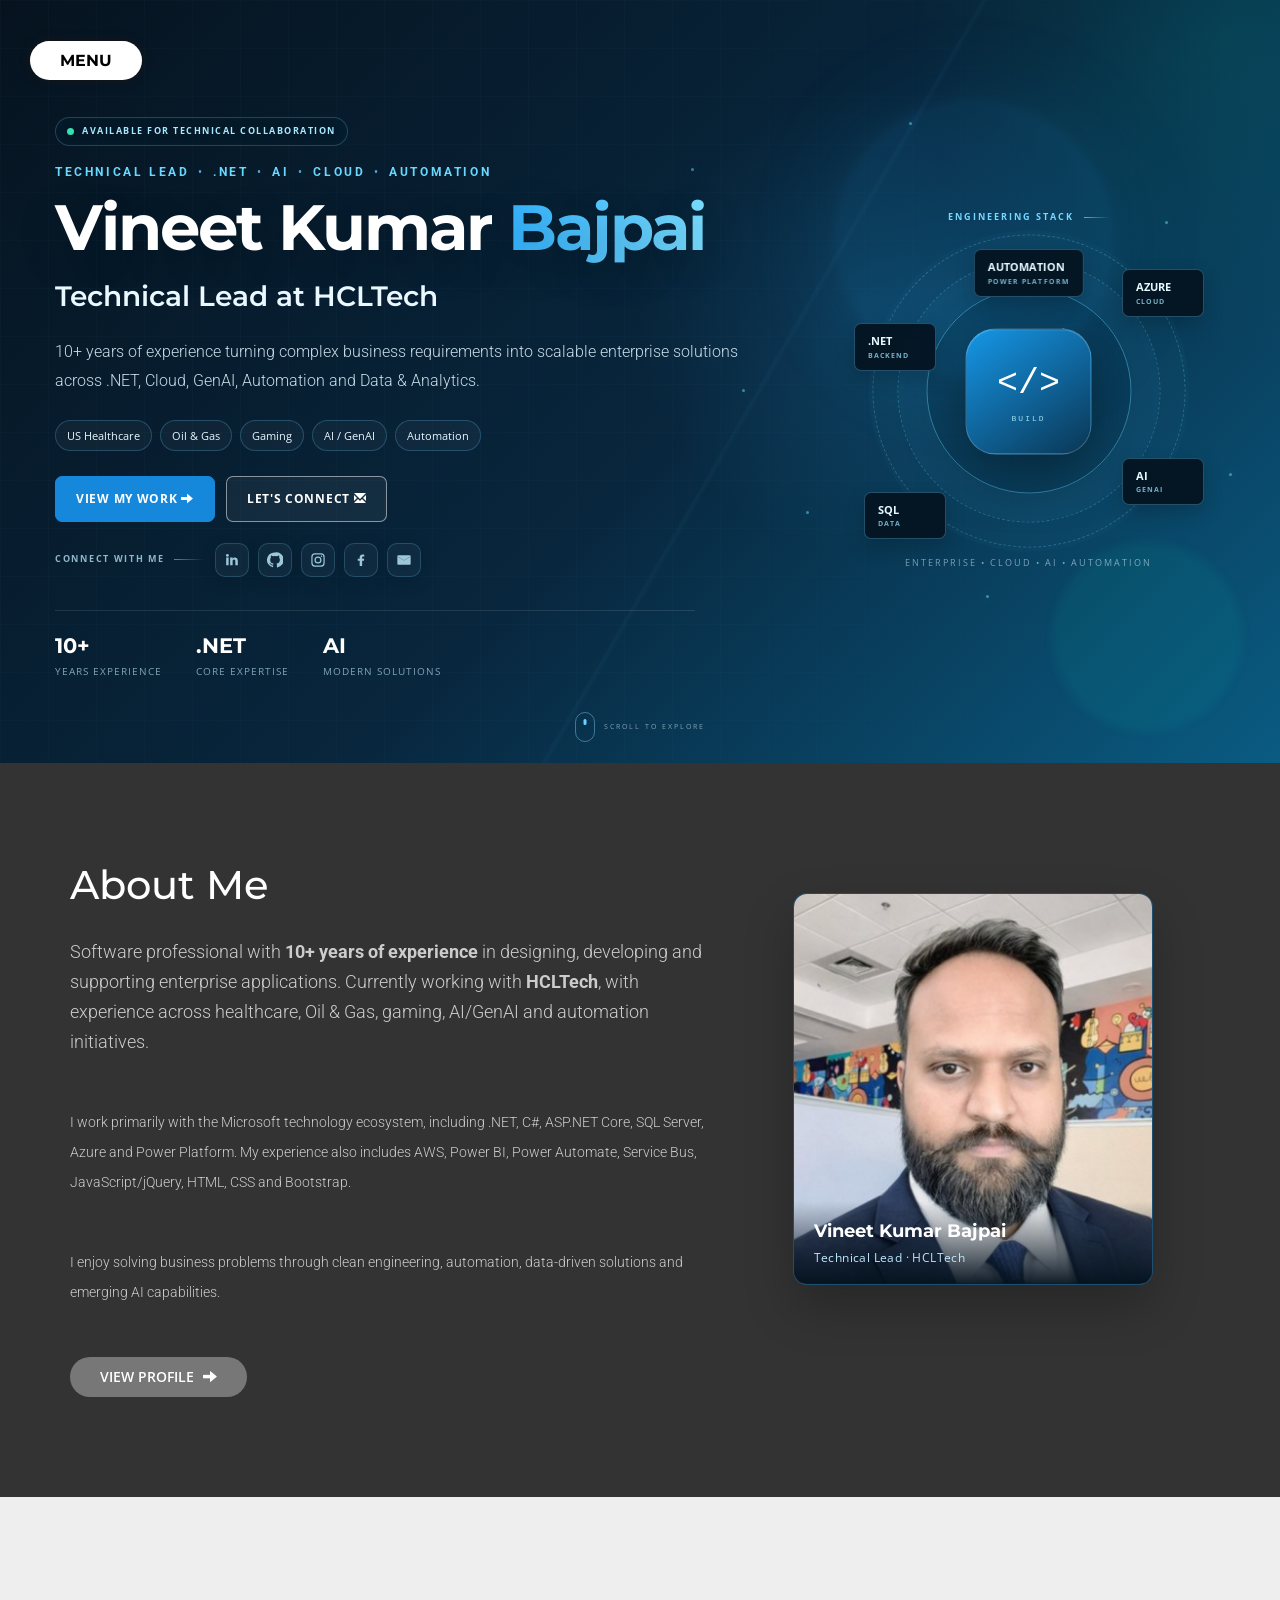
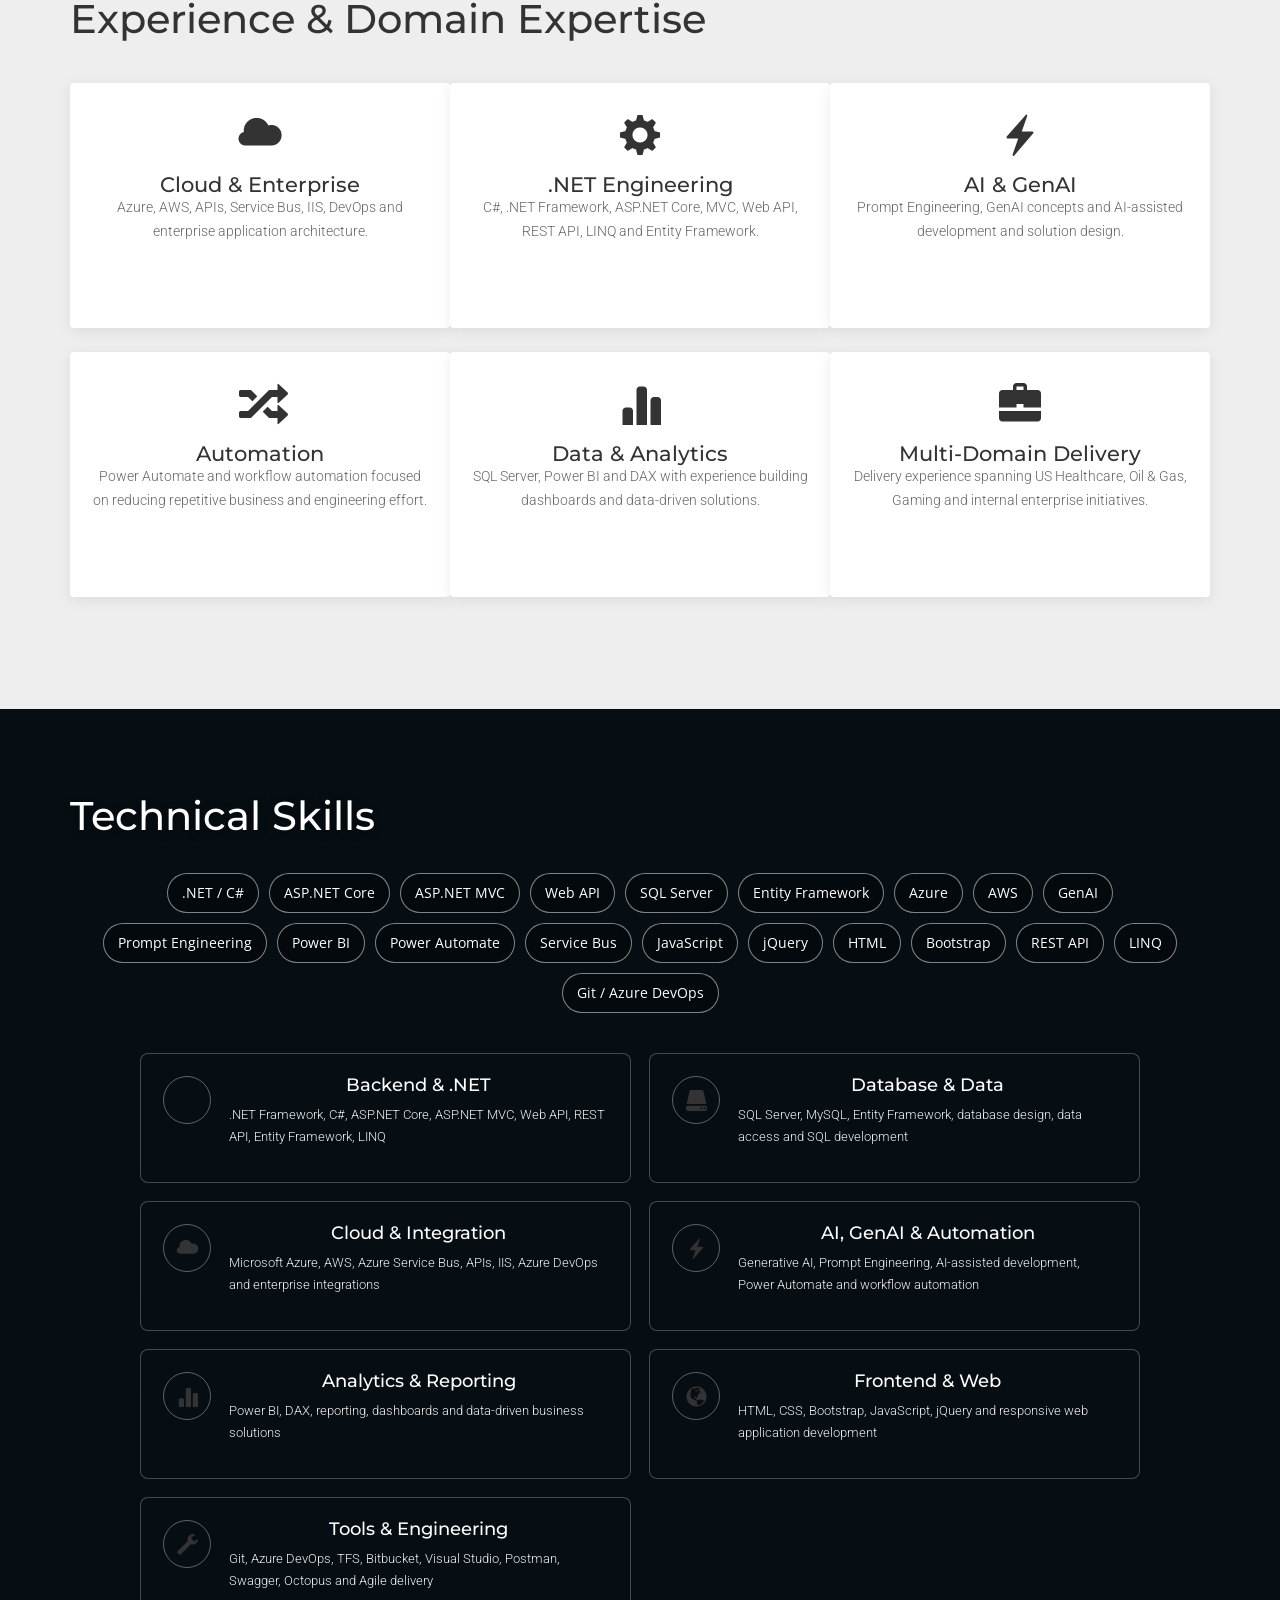
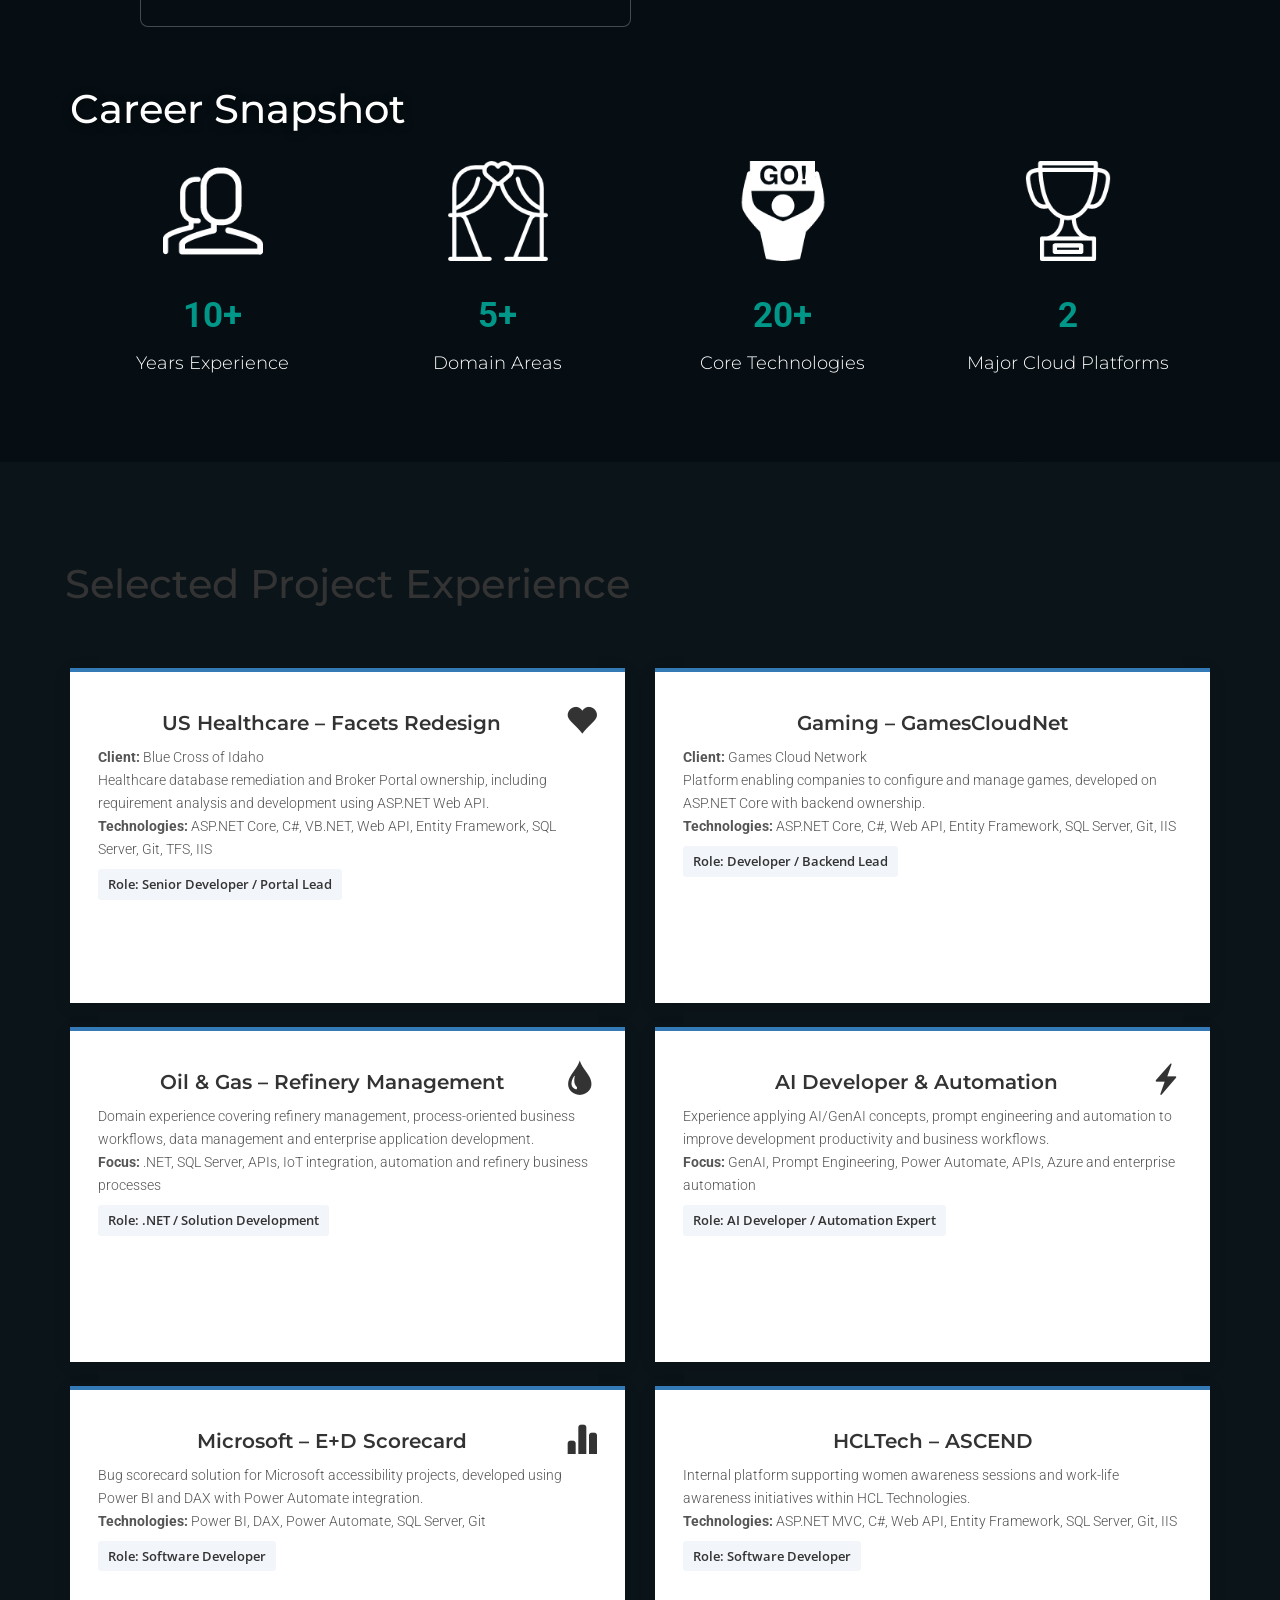
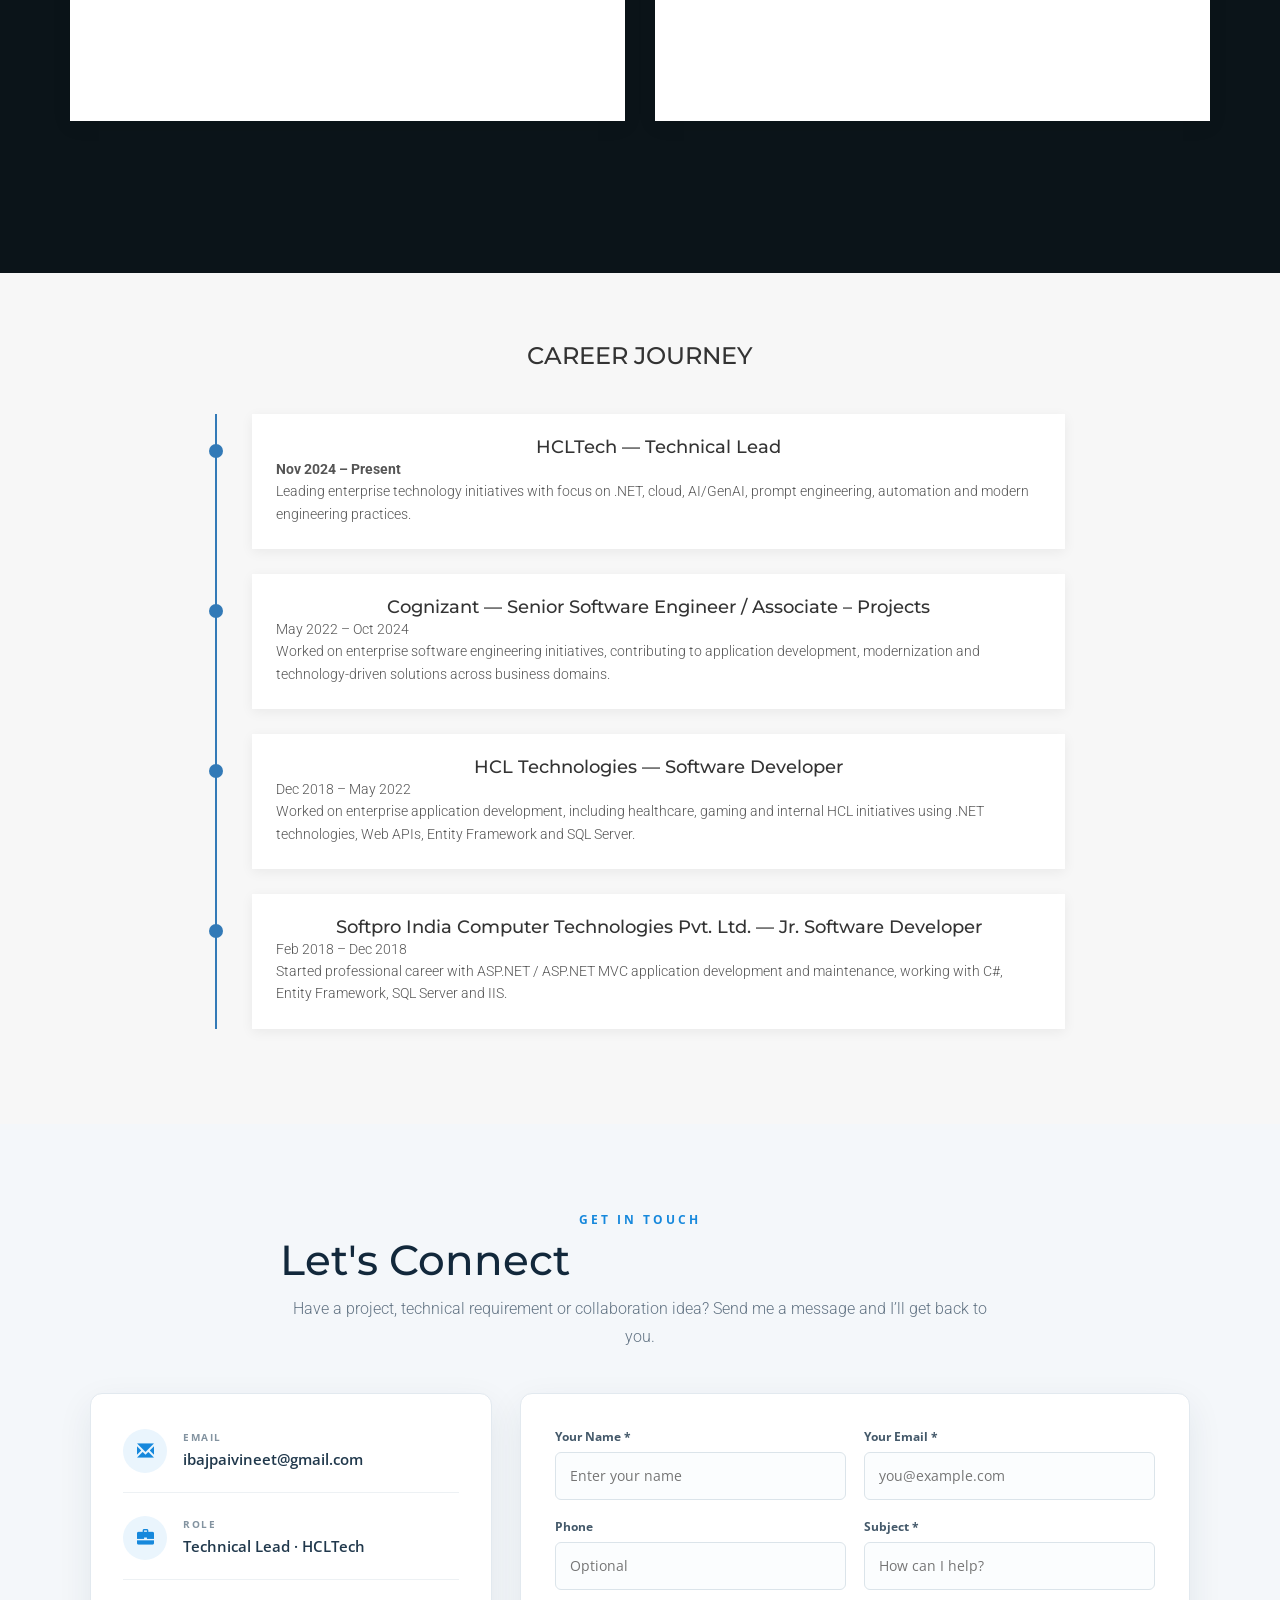
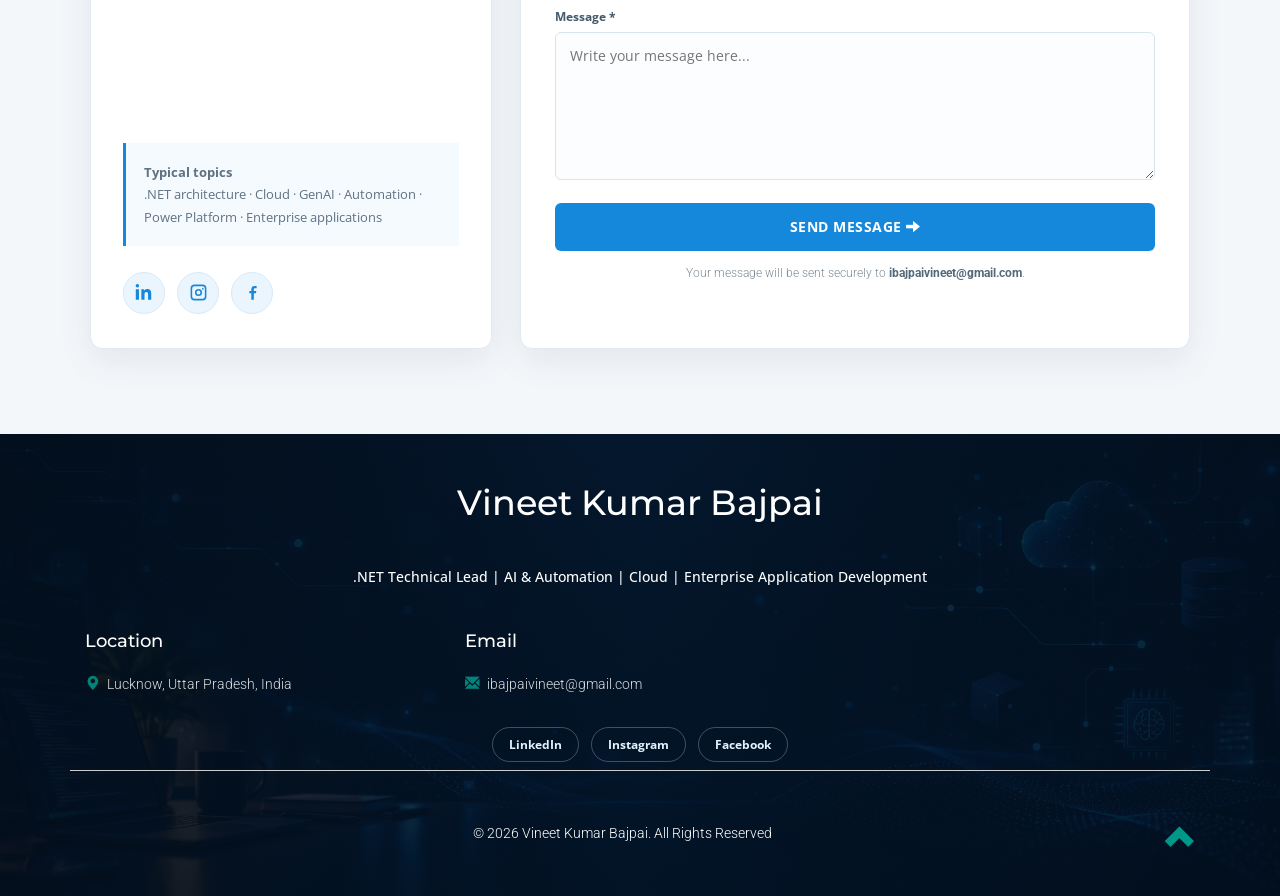
==== commit 3ff60e18: "Added some links" ====
--- a/index.html
+++ b/index.html
@@ -1,7 +1,7 @@
 <!DOCTYPE html>
 <html lang="en">
 <head>
-<title>Vineet Kumar Bajpai | .NET Technical Lead | AI & Automation</title>
+<title>Er. Vineet Bajpai</title>
 <meta name="viewport" content="width=device-width, initial-scale=1">
 <meta http-equiv="Content-Type" content="text/html; charset=utf-8">
 <meta name="description" content="Vineet Kumar Bajpai - 10+ years of software engineering experience across .NET, Azure, AWS, SQL Server, GenAI, Prompt Engineering, Power BI, Power Automate and enterprise application development.">
@@ -33,33 +33,69 @@
         <a href="#0" class="cd-close">Close modal</a>
     </div>
 
-    <div class="site-hero-content">
-        <div class="hero-pattern" aria-hidden="true"></div>
-        <div class="hero-inner">
-            <div class="hero-content-card">
-                <p class="hero-eyebrow">TECHNICAL LEAD • .NET • AI • AUTOMATION</p>
-                <h1>Vineet Kumar <span>Bajpai</span></h1>
-                <h2>Technical Lead at HCLTech</h2>
-                <p class="hero-summary">10+ years of experience building enterprise solutions across .NET, Cloud, GenAI, Automation and Data &amp; Analytics.</p>
+    <div class="site-hero-content modern-hero" id="home-hero">
+        <div class="hero-grid-lines" aria-hidden="true"></div>
+        <div class="hero-glow hero-glow-one" aria-hidden="true"></div>
+        <div class="hero-glow hero-glow-two" aria-hidden="true"></div>
+        <div class="hero-particles" aria-hidden="true">
+            <span></span><span></span><span></span><span></span><span></span><span></span><span></span><span></span>
+        </div>
+        <div class="hero-inner modern-hero-inner">
+            <div class="hero-content-card modern-hero-copy">
+                <div class="hero-status"><span class="status-dot"></span> AVAILABLE FOR TECHNICAL COLLABORATION</div>
+                <p class="hero-eyebrow">TECHNICAL LEAD <b>•</b> .NET <b>•</b> AI <b>•</b> CLOUD <b>•</b> AUTOMATION</p>
+                <h1 style = "text-align:left">Vineet Kumar <span>Bajpai</span></h1>
+				<h2><span class="hero-role-line">Technical Lead at <span>HCLTech</span></span></h2>
+                <!-- <div class="hero-role-line"><span class="role-prefix">Technical Lead at </span> <span id="heroTypingText">H</span><span class="typing-cursor">|</span></div> -->
+				
+                <p class="hero-summary">10+ years of experience turning complex business requirements into scalable enterprise solutions across .NET, Cloud, GenAI, Automation and Data &amp; Analytics.</p>
                 <div class="hero-domain-row">
                     <span>US Healthcare</span><span>Oil &amp; Gas</span><span>Gaming</span><span>AI / GenAI</span><span>Automation</span>
                 </div>
                 <div class="hero-actions">
-                    <a class="hero-btn hero-btn-primary scroll" href="#portfolio">VIEW PROJECTS <span class="glyphicon glyphicon-arrow-right"></span></a>
+                    <a class="hero-btn hero-btn-primary hero-btn-glow scroll" href="#portfolio">VIEW MY WORK <span class="glyphicon glyphicon-arrow-right"></span></a>
                     <a class="hero-btn hero-btn-outline scroll" href="#contact">LET'S CONNECT <span class="glyphicon glyphicon-envelope"></span></a>
                 </div>
-            </div>
-            <div class="hero-tech-panel" aria-label="Core technology expertise">
-                <div class="hero-tech-orbit"><span class="hero-tech-core">&lt;/&gt;</span></div>
-                <div class="hero-tech-chip chip-net">.NET</div>
-                <div class="hero-tech-chip chip-cloud">AZURE</div>
-                <div class="hero-tech-chip chip-ai">AI</div>
-                <div class="hero-tech-chip chip-data">SQL</div>
-                <div class="hero-tech-chip chip-auto">AUTOMATION</div>
-            </div>
-        </div>
-    </div>
-</div>
+
+                <div class="hero-social-row" aria-label="Connect with Vineet Kumar Bajpai on social media">
+                    <span class="hero-social-label">CONNECT WITH ME</span>
+                    <span class="hero-social-line" aria-hidden="true"></span>
+                    <a class="hero-social-link linkedin" href="https://www.linkedin.com/in/vineet-bajpai-69a56612b" target="_blank" rel="noopener noreferrer" aria-label="LinkedIn">
+                        <svg viewBox="0 0 24 24" aria-hidden="true"><path d="M6.94 8.32H3.27V20h3.67V8.32ZM5.1 3A2.13 2.13 0 1 0 5.1 7.27 2.13 2.13 0 0 0 5.1 3ZM20.73 13.31c0-3.52-1.88-5.16-4.39-5.16a3.78 3.78 0 0 0-3.42 1.88V8.32H9.25V20h3.67v-5.79c0-1.53.29-3.01 2.18-3.01 1.86 0 1.88 1.75 1.88 3.11V20h3.75v-6.69Z"/></svg>
+                    </a>
+                    <a class="hero-social-link github" href="https://github.com/VineetBajpai" target="_blank" rel="noopener noreferrer" aria-label="GitHub">
+                        <svg viewBox="0 0 24 24" aria-hidden="true"><path d="M12 .7A11.3 11.3 0 0 0 8.43 22.92c.57.1.78-.25.78-.55v-2.13c-3.18.69-3.85-1.35-3.85-1.35-.52-1.32-1.27-1.67-1.27-1.67-1.04-.71.08-.7.08-.7 1.15.08 1.76 1.18 1.76 1.18 1.02 1.76 2.68 1.25 3.33.96.1-.74.4-1.25.73-1.54-2.54-.29-5.2-1.27-5.2-5.66 0-1.25.45-2.27 1.18-3.07-.12-.29-.51-1.45.11-3.02 0 0 .96-.31 3.12 1.17a10.8 10.8 0 0 1 5.68 0c2.16-1.48 3.12-1.17 3.12-1.17.62 1.57.23 2.73.11 3.02.73.8 1.18 1.82 1.18 3.07 0 4.4-2.67 5.37-5.21 5.65.41.36.78 1.08.78 2.18v3.23c0 .3.2.66.79.55A11.3 11.3 0 0 0 12 .7Z"/></svg>
+                    </a>
+                    <a class="hero-social-link instagram" href="https://instagram.com/ibajpaivineet/" target="_blank" rel="noopener noreferrer" aria-label="Instagram">
+                        <svg viewBox="0 0 24 24" aria-hidden="true"><path d="M7.5 2h9A5.5 5.5 0 0 1 22 7.5v9a5.5 5.5 0 0 1-5.5 5.5h-9A5.5 5.5 0 0 1 2 16.5v-9A5.5 5.5 0 0 1 7.5 2Zm0 1.8A3.7 3.7 0 0 0 3.8 7.5v9a3.7 3.7 0 0 0 3.7 3.7h9a3.7 3.7 0 0 0 3.7-3.7v-9a3.7 3.7 0 0 0-3.7-3.7h-9Zm9.75 1.35a1.1 1.1 0 1 1 0 2.2 1.1 1.1 0 0 1 0-2.2ZM12 6.7A5.3 5.3 0 1 1 6.7 12 5.3 5.3 0 0 1 12 6.7Zm0 1.8A3.5 3.5 0 1 0 15.5 12 3.5 3.5 0 0 0 12 8.5Z"/></svg>
+                    </a>
+                    <a class="hero-social-link facebook" href="https://www.facebook.com/vineet.bajpai.8090" target="_blank" rel="noopener noreferrer" aria-label="Facebook">
+                        <svg viewBox="0 0 24 24" aria-hidden="true"><path d="M13.7 21v-8h2.7l.4-3h-3.1V8.08c0-.87.24-1.46 1.5-1.46h1.72V3.94c-.3-.04-1.35-.14-2.58-.14-2.55 0-4.3 1.56-4.3 4.42V10H7.15v3h2.88v8h3.67Z"/></svg>
+                    </a>
+                    <a class="hero-social-link email" href="mailto:ibajpaivineet@gmail.com" aria-label="Email Vineet Kumar Bajpai">
+                        <svg viewBox="0 0 24 24" aria-hidden="true"><path d="M3.5 5h17A1.5 1.5 0 0 1 22 6.5v11a1.5 1.5 0 0 1-1.5 1.5h-17A1.5 1.5 0 0 1 2 17.5v-11A1.5 1.5 0 0 1 3.5 5Zm0 2.1v.24l8.5 5.42 8.5-5.42V7.1l-8.5 5.4-8.5-5.4Z"/></svg>
+                    </a>
+                </div>
+
+                <div class="hero-trust-row">
+                    <div><strong>10+</strong><span>Years Experience</span></div>
+                    <div><strong>.NET</strong><span>Core Expertise</span></div>
+                    <div><strong>AI</strong><span>Modern Solutions</span></div>
+                </div>
+            </div>
+            <div class="hero-tech-panel modern-tech-panel" aria-label="Core technology expertise">
+                <div class="tech-panel-header"><span>ENGINEERING STACK</span><i></i></div>
+                <div class="hero-tech-orbit modern-orbit"><span class="hero-tech-core"><b>&lt;/&gt;</b><small>BUILD</small></span></div>
+                <div class="hero-tech-chip chip-net"><b>.NET</b><small>BACKEND</small></div>
+                <div class="hero-tech-chip chip-cloud"><b>AZURE</b><small>CLOUD</small></div>
+                <div class="hero-tech-chip chip-ai"><b>AI</b><small>GENAI</small></div>
+                <div class="hero-tech-chip chip-data"><b>SQL</b><small>DATA</small></div>
+                <div class="hero-tech-chip chip-auto"><b>AUTOMATION</b><small>POWER PLATFORM</small></div>
+                <!-- <div class="tech-panel-footer"><span class="pulse-line"></span> ENTERPRISE <b>·</b> CLOUD <b>·</b> AI <b>·</b> AUTOMATION</div> -->
+            </div>
+        </div>
+        <a class="hero-scroll-indicator scroll" href="#agileaboutaitsabout" aria-label="Scroll to About section"><span></span><small>SCROLL TO EXPLORE</small></a>
+    </div>
 
 <div class="agileaboutaitsabout" id="agileaboutaitsabout">
     <div class="agileaboutaits"><div class="container">
@@ -176,7 +212,7 @@
         <div class="contact-layout">
             <div class="contact-info-panel">
                 <div class="contact-info-item"><span class="contact-icon glyphicon glyphicon-envelope"></span><div><small>EMAIL</small><a href="mailto:ibajpaivineet@gmail.com">ibajpaivineet@gmail.com</a></div></div>
-                <div class="contact-info-item"><span class="contact-icon glyphicon glyphicon-earphone"></span><div><small>PHONE</small><a href="tel:+918090429169">+91 8090429169</a></div></div>
+                <!-- <div class="contact-info-item"><span class="contact-icon glyphicon glyphicon-earphone"></span><div><small>PHONE</small><a href="tel:+918090429169">+91 8090429169</a></div></div> -->
                 <div class="contact-info-item"><span class="contact-icon glyphicon glyphicon-briefcase"></span><div><small>ROLE</small><span>Technical Lead · HCLTech</span></div></div>
                 <div class="contact-note"><strong>Typical topics</strong><br>.NET architecture · Cloud · GenAI · Automation · Power Platform · Enterprise applications</div>
                 <div class="social-links" aria-label="Social media links">
@@ -215,7 +251,7 @@
     <h5>.NET Technical Lead | AI & Automation | Cloud | Enterprise Application Development</h5>
     <div class="footer-grids">
         <div class="col-md-4 col-sm-4 footer-grid address"><h4>Location</h4><p><span class="glyphicon glyphicon-map-marker"></span> Lucknow, Uttar Pradesh, India</p></div>
-        <div class="col-md-4 col-sm-4 footer-grid phone"><h4>Phone</h4><p><span class="glyphicon glyphicon-earphone"></span> +91 8090429169</p></div>
+        <!-- <div class="col-md-4 col-sm-4 footer-grid phone"><h4>Phone</h4><p><span class="glyphicon glyphicon-earphone"></span> +91 8090429169</p></div> -->
         <div class="col-md-4 col-sm-4 footer-grid email"><h4>Email</h4><p><span class="glyphicon glyphicon-envelope"></span> <a href="mailto:ibajpaivineet@gmail.com">ibajpaivineet@gmail.com</a></p></div>
         <div class="clearfix"></div>
     </div>
--- a/css/portfolio-custom.css
+++ b/css/portfolio-custom.css
@@ -166,3 +166,176 @@
 .footer-socials a:hover{background:rgba(22,136,220,.25);border-color:rgba(111,207,255,.65);transform:translateY(-2px);}
 .contact-form-note{line-height:1.6;}
 @media(max-width:767px){.about-profile-photo{height:330px}.about-photo-card{max-width:320px}.footer-socials{flex-wrap:wrap;}}
+
+/* ===== Dynamic executive hero refresh ===== */
+.modern-hero{min-height:720px!important;position:relative;overflow:hidden;background:#06131f!important;background-image:linear-gradient(135deg,#06131f 0%,#08263d 54%,#0a5b82 100%)!important;isolation:isolate;}
+.modern-hero:before{content:"";position:absolute;inset:0;z-index:-3;background:radial-gradient(circle at 68% 42%,rgba(47,184,255,.13),transparent 24%),radial-gradient(circle at 96% 5%,rgba(0,205,180,.12),transparent 22%),linear-gradient(120deg,transparent 0 57%,rgba(77,194,255,.045) 57.2%,transparent 57.5% 100%);}
+.hero-grid-lines{position:absolute;inset:0;z-index:-2;opacity:.38;background-image:linear-gradient(rgba(128,218,255,.055) 1px,transparent 1px),linear-gradient(90deg,rgba(128,218,255,.055) 1px,transparent 1px);background-size:48px 48px;mask-image:linear-gradient(90deg,#000 0 48%,transparent 100%);-webkit-mask-image:linear-gradient(90deg,#000 0 48%,transparent 100%);}
+.hero-glow{position:absolute;border-radius:50%;filter:blur(4px);pointer-events:none;z-index:-1;animation:heroFloat 8s ease-in-out infinite;}
+.hero-glow-one{width:280px;height:280px;right:13%;top:13%;background:rgba(27,164,238,.10);box-shadow:0 0 100px rgba(27,164,238,.12);}
+.hero-glow-two{width:190px;height:190px;right:3%;bottom:4%;background:rgba(0,205,180,.08);animation-delay:-3s;}
+.hero-particles{position:absolute;inset:0;pointer-events:none;z-index:0;overflow:hidden;}
+.hero-particles span{position:absolute;width:3px;height:3px;border-radius:50%;background:#75d9ff;opacity:.5;box-shadow:0 0 12px rgba(117,217,255,.7);animation:particleDrift 9s linear infinite;}
+.hero-particles span:nth-child(1){left:54%;top:22%;animation-delay:-1s}.hero-particles span:nth-child(2){left:71%;top:16%;animation-delay:-4s}.hero-particles span:nth-child(3){left:83%;top:43%;animation-delay:-6s}.hero-particles span:nth-child(4){left:63%;top:67%;animation-delay:-2s}.hero-particles span:nth-child(5){left:91%;top:29%;animation-delay:-7s}.hero-particles span:nth-child(6){left:77%;top:78%;animation-delay:-5s}.hero-particles span:nth-child(7){left:58%;top:51%;animation-delay:-8s}.hero-particles span:nth-child(8){left:96%;top:62%;animation-delay:-3s}
+.modern-hero-inner{position:relative;z-index:2;min-height:720px;box-sizing:border-box;align-items:center;}
+.modern-hero-copy{padding-top:12px;}
+.hero-status{display:inline-flex;align-items:center;gap:8px;margin-bottom:18px;padding:7px 11px;border:1px solid rgba(105,216,255,.24);border-radius:999px;background:rgba(4,24,39,.55);color:#a9e9ff;font-size:9px;font-weight:700;letter-spacing:1.5px;box-shadow:inset 0 0 20px rgba(51,176,235,.04);}
+.status-dot{width:7px;height:7px;border-radius:50%;background:#36e0b1;box-shadow:0 0 0 0 rgba(54,224,177,.55);animation:statusPulse 2s infinite;}
+.modern-hero .hero-eyebrow{margin-bottom:13px;font-size:12px;color:#69d8ff;letter-spacing:2.6px;}
+.modern-hero .hero-eyebrow b{color:#4ba9d3;font-weight:400;padding:0 3px;}
+.modern-hero .hero-inner h1,.modern-hero h1{font-size:64px;line-height:1.05;letter-spacing:-2px;margin-bottom:13px;text-shadow:0 12px 45px rgba(0,0,0,.22);}
+.modern-hero .hero-inner h1 span{background:linear-gradient(90deg,#35b5ff,#79ddff);-webkit-background-clip:text;background-clip:text;color:transparent;}
+.hero-role-line{display:flex;align-items:center;gap:8px;min-height:44px;margin-bottom:18px;font-family:Montserrat,sans-serif;font-size:28px;font-weight:600;color:#eaf8ff;}
+.role-prefix{color:#8fb5c9;font-weight:400;}
+#heroTypingText{color:#5bcaff;min-width:260px;}
+.typing-cursor{color:#42d4ff;animation:cursorBlink .75s steps(1) infinite;}
+.modern-hero .hero-summary{font-size:16px;line-height:1.8;max-width:720px;margin-bottom:24px;color:#c9dce8;}
+.modern-hero .hero-domain-row{gap:8px;margin-bottom:25px;}
+.modern-hero .hero-domain-row span{padding:7px 11px;background:rgba(255,255,255,.035);border-color:rgba(104,205,255,.24);font-size:11px;transition:all .25s ease;}
+.modern-hero .hero-domain-row span:hover{background:rgba(50,181,244,.11);border-color:rgba(104,205,255,.55);transform:translateY(-2px);}
+.modern-hero .hero-actions{gap:11px;}
+.modern-hero .hero-btn{padding:13px 20px;border-radius:7px;font-size:12px;letter-spacing:.7px;position:relative;overflow:hidden;}
+.hero-btn-glow{box-shadow:0 0 0 rgba(31,170,235,0);}
+.hero-btn-glow:after{content:"";position:absolute;inset:0;transform:translateX(-110%);background:linear-gradient(90deg,transparent,rgba(255,255,255,.25),transparent);transition:transform .55s ease;}
+.hero-btn-glow:hover:after{transform:translateX(110%);}
+.modern-hero .hero-trust-row{display:flex;gap:34px;margin-top:30px;padding-top:20px;border-top:1px solid rgba(255,255,255,.10);max-width:640px;}
+.hero-trust-row div{display:flex;flex-direction:column;gap:3px;}
+.hero-trust-row strong{font-family:Montserrat,sans-serif;font-size:21px;color:#fff;}
+.hero-trust-row span{font-size:10px;letter-spacing:1px;text-transform:uppercase;color:#7fa3b7;}
+.modern-tech-panel{height:390px!important;min-width:340px;position:relative;}
+.tech-panel-header{position:absolute;top:7px;left:50%;transform:translateX(-50%);display:flex;align-items:center;gap:10px;white-space:nowrap;color:#78d8ff;font-size:9px;font-weight:700;letter-spacing:2px;}
+.tech-panel-header i{width:26px;height:1px;background:linear-gradient(90deg,#39b8ef,transparent);display:block;}
+.modern-orbit{width:220px;height:220px;border-color:rgba(95,213,255,.45);animation:orbitPulse 5s ease-in-out infinite;}
+.modern-orbit:before{inset:-37px;animation:orbitRotate 18s linear infinite;}
+.modern-orbit:after{inset:-68px;animation:orbitRotateReverse 24s linear infinite;}
+.modern-orbit .hero-tech-core{width:126px;height:126px;border-radius:30px;background:linear-gradient(145deg,#1597e7,#0a3654);box-shadow:0 18px 55px rgba(0,0,0,.34),inset 0 1px 0 rgba(255,255,255,.12);flex-direction:column;gap:4px;}
+.hero-tech-core b{font-family:monospace;font-size:35px;font-weight:500;}
+.hero-tech-core small{font-size:8px;letter-spacing:2px;color:#9eddf4;}
+.modern-tech-panel .hero-tech-chip{display:flex;flex-direction:column;gap:2px;padding:9px 13px;min-width:78px;backdrop-filter:blur(8px);transition:transform .3s ease,border-color .3s ease,box-shadow .3s ease;}
+.modern-tech-panel .hero-tech-chip:hover{transform:translateY(-4px) scale(1.03);border-color:rgba(99,214,255,.72);box-shadow:0 12px 30px rgba(0,0,0,.25);}
+.modern-tech-panel .hero-tech-chip b{font-size:11px;color:#e6f9ff;}
+.modern-tech-panel .hero-tech-chip small{font-size:7px;letter-spacing:1.1px;color:#72b3ca;}
+.modern-tech-panel .chip-net{left:1%;top:25%;}.modern-tech-panel .chip-cloud{right:0;top:13%;}.modern-tech-panel .chip-ai{right:0;bottom:20%;}.modern-tech-panel .chip-data{left:6%;bottom:10%;}.modern-tech-panel .chip-auto{left:42%;top:1%;}
+.tech-panel-footer{position:absolute;bottom:0;left:50%;transform:translateX(-50%);white-space:nowrap;font-size:8px;letter-spacing:1.8px;color:rgba(199,239,253,.48);}
+.tech-panel-footer b{color:#55c8f4;font-weight:400;padding:0 4px;}
+.pulse-line{display:inline-block;width:25px;height:1px;vertical-align:middle;margin-right:6px;background:#45d4b2;box-shadow:0 0 9px rgba(69,212,178,.7);animation:pulseLine 1.7s ease-in-out infinite;}
+.hero-scroll-indicator{position:absolute;z-index:4;bottom:21px;left:50%;transform:translateX(-50%);display:flex;align-items:center;gap:9px;color:rgba(214,243,255,.58)!important;text-decoration:none!important;font-size:8px;letter-spacing:2px;}
+.hero-scroll-indicator span{display:block;width:20px;height:30px;border:1px solid rgba(135,218,255,.42);border-radius:14px;position:relative;}
+.hero-scroll-indicator span:after{content:"";position:absolute;width:3px;height:6px;border-radius:3px;background:#67d4ff;left:50%;top:6px;transform:translateX(-50%);animation:scrollWheel 1.6s ease-in-out infinite;}
+@keyframes statusPulse{0%,100%{box-shadow:0 0 0 0 rgba(54,224,177,.5)}50%{box-shadow:0 0 0 6px rgba(54,224,177,0)}}
+@keyframes cursorBlink{50%{opacity:0}}
+@keyframes heroFloat{0%,100%{transform:translate3d(0,0,0)}50%{transform:translate3d(-15px,12px,0)}}
+@keyframes particleDrift{0%{transform:translate3d(0,30px,0);opacity:0}15%{opacity:.55}85%{opacity:.2}100%{transform:translate3d(-40px,-120px,0);opacity:0}}
+@keyframes orbitRotate{to{transform:rotate(385deg)}}
+@keyframes orbitRotateReverse{to{transform:rotate(-390deg)}}
+@keyframes orbitPulse{0%,100%{box-shadow:0 0 0 30px rgba(83,190,245,.035),0 0 0 62px rgba(83,190,245,.018)}50%{box-shadow:0 0 0 34px rgba(83,190,245,.06),0 0 0 70px rgba(83,190,245,.028)}}
+@keyframes pulseLine{0%,100%{opacity:.35;transform:scaleX(.7);transform-origin:left}50%{opacity:1;transform:scaleX(1)}}
+@keyframes scrollWheel{0%{top:6px;opacity:0}30%{opacity:1}70%{top:15px;opacity:.6}100%{top:17px;opacity:0}}
+@media(max-width:991px){.modern-hero{min-height:900px!important}.modern-hero-inner{min-height:900px;grid-template-columns:1fr!important;gap:20px!important;padding-top:105px!important;padding-bottom:80px!important;text-align:center!important}.modern-hero-copy{margin:auto}.modern-hero .hero-actions{justify-content:center}.modern-hero .hero-trust-row{justify-content:center;margin-left:auto;margin-right:auto}.modern-tech-panel{height:290px!important;transform:scale(.82);margin-top:-5px}.hero-scroll-indicator{display:none}}
+@media(max-width:767px){.modern-hero{min-height:820px!important}.modern-hero-inner{min-height:820px;padding:90px 18px 50px!important}.hero-status{font-size:8px;letter-spacing:1px}.modern-hero .hero-eyebrow{font-size:9px;letter-spacing:1.5px}.modern-hero .hero-inner h1,.modern-hero h1{font-size:42px;letter-spacing:-1px}.hero-role-line{font-size:21px;justify-content:center;min-height:34px}.modern-hero .hero-summary{font-size:14px;line-height:1.7}.modern-hero .hero-domain-row{justify-content:center}.modern-hero .hero-trust-row{gap:18px;margin-top:23px}.hero-trust-row strong{font-size:18px}.hero-trust-row span{font-size:8px}.modern-tech-panel{height:245px!important;transform:scale(.67);margin-top:-28px}.modern-tech-panel .hero-tech-chip{padding:8px 10px}.tech-panel-footer{font-size:7px;letter-spacing:1.2px}.tech-panel-header{font-size:8px}}
+@media(prefers-reduced-motion:reduce){.hero-glow,.hero-particles span,.modern-orbit,.modern-orbit:before,.modern-orbit:after,.status-dot,.pulse-line,.hero-scroll-indicator span:after{animation:none!important}.hero-btn-glow:after{display:none}}
+
+/* ===== Final hero visual cleanup: clean, non-overlapping technology panel ===== */
+.modern-tech-panel{height:360px!important;min-width:350px;max-width:390px;margin:0 auto;isolation:isolate;}
+.modern-tech-panel .tech-panel-header{top:0;z-index:5;}
+.modern-tech-panel .modern-orbit{position:absolute;left:50%;top:50%;transform:translate(-50%,-50%);width:205px;height:205px;z-index:1;}
+.modern-tech-panel .modern-orbit:before{inset:-30px;}
+.modern-tech-panel .modern-orbit:after{inset:-55px;}
+.modern-tech-panel .hero-tech-chip{z-index:4;min-width:82px;text-align:left;white-space:nowrap;}
+.modern-tech-panel .chip-net{left:0;top:112px;}
+.modern-tech-panel .chip-cloud{right:0;top:58px;}
+.modern-tech-panel .chip-auto{left:50%;top:38px;transform:translateX(-50%);}
+.modern-tech-panel .chip-ai{right:0;bottom:66px;}
+.modern-tech-panel .chip-data{left:10px;bottom:32px;}
+.modern-tech-panel .chip-auto:hover{transform:translateX(-50%) translateY(-4px) scale(1.03);}
+.modern-tech-panel .tech-panel-footer{bottom:0;z-index:5;font-size:7px;letter-spacing:1.5px;opacity:.75;}
+.modern-tech-panel .hero-tech-core{position:relative;z-index:3;}
+@media(max-width:991px){
+ .modern-tech-panel{height:310px!important;min-width:330px;transform:none!important;margin-top:0!important;}
+}
+@media(max-width:767px){
+ .modern-tech-panel{height:270px!important;min-width:300px;transform:scale(.82)!important;margin-top:-8px!important;}
+ .modern-tech-panel .chip-net{left:-2px;top:94px}
+ .modern-tech-panel .chip-cloud{right:-2px;top:45px}
+ .modern-tech-panel .chip-auto{top:28px}
+ .modern-tech-panel .chip-ai{right:-2px;bottom:48px}
+ .modern-tech-panel .chip-data{left:2px;bottom:20px}
+}
+
+/* ===== Enhanced hero social connection row ===== */
+.hero-social-row{
+  display:flex;
+  align-items:center;
+  gap:9px;
+  margin-top:18px;
+  min-height:40px;
+  max-width:640px;
+}
+.hero-social-label{
+  color:#8fb8cb;
+  font-size:9px;
+  font-weight:700;
+  letter-spacing:1.7px;
+  white-space:nowrap;
+}
+.hero-social-line{
+  width:30px;
+  height:1px;
+  background:linear-gradient(90deg,rgba(91,202,255,.65),rgba(91,202,255,0));
+  margin-right:2px;
+}
+.hero-social-link{
+  width:34px;
+  height:34px;
+  display:inline-flex;
+  align-items:center;
+  justify-content:center;
+  border:1px solid rgba(119,214,255,.2);
+  border-radius:10px;
+  background:rgba(255,255,255,.035);
+  color:#9cc7d8!important;
+  text-decoration:none!important;
+  box-shadow:inset 0 0 18px rgba(74,190,244,.025),0 5px 18px rgba(0,0,0,.12);
+  transition:transform .25s ease,background .25s ease,border-color .25s ease,color .25s ease,box-shadow .25s ease;
+  position:relative;
+  overflow:hidden;
+}
+.hero-social-link:before{
+  content:"";
+  position:absolute;
+  inset:0;
+  background:linear-gradient(135deg,rgba(92,210,255,.16),transparent 60%);
+  opacity:0;
+  transition:opacity .25s ease;
+}
+.hero-social-link svg{
+  width:16px;
+  height:16px;
+  fill:currentColor;
+  position:relative;
+  z-index:1;
+}
+.hero-social-link:hover{
+  transform:translateY(-3px) scale(1.04);
+  background:rgba(36,161,220,.14);
+  border-color:rgba(98,211,255,.62);
+  color:#e8faff!important;
+  box-shadow:0 9px 24px rgba(0,0,0,.2),0 0 18px rgba(47,184,255,.12);
+}
+.hero-social-link:hover:before{opacity:1}
+.hero-social-link.linkedin:hover{border-color:rgba(10,160,220,.75)}
+.hero-social-link.github:hover{border-color:rgba(190,225,240,.55)}
+.hero-social-link.instagram:hover{border-color:rgba(226,118,190,.65)}
+.hero-social-link.facebook:hover{border-color:rgba(67,145,240,.7)}
+.hero-social-link.email:hover{border-color:rgba(80,218,190,.7)}
+
+@media(max-width:991px){
+  .hero-social-row{justify-content:center;margin-left:auto;margin-right:auto;}
+}
+@media(max-width:767px){
+  .hero-social-row{gap:7px;margin-top:15px;flex-wrap:wrap;}
+  .hero-social-label{font-size:8px;letter-spacing:1.35px;}
+  .hero-social-line{width:18px;}
+  .hero-social-link{width:32px;height:32px;border-radius:9px;}
+  .hero-social-link svg{width:15px;height:15px;}
+}
